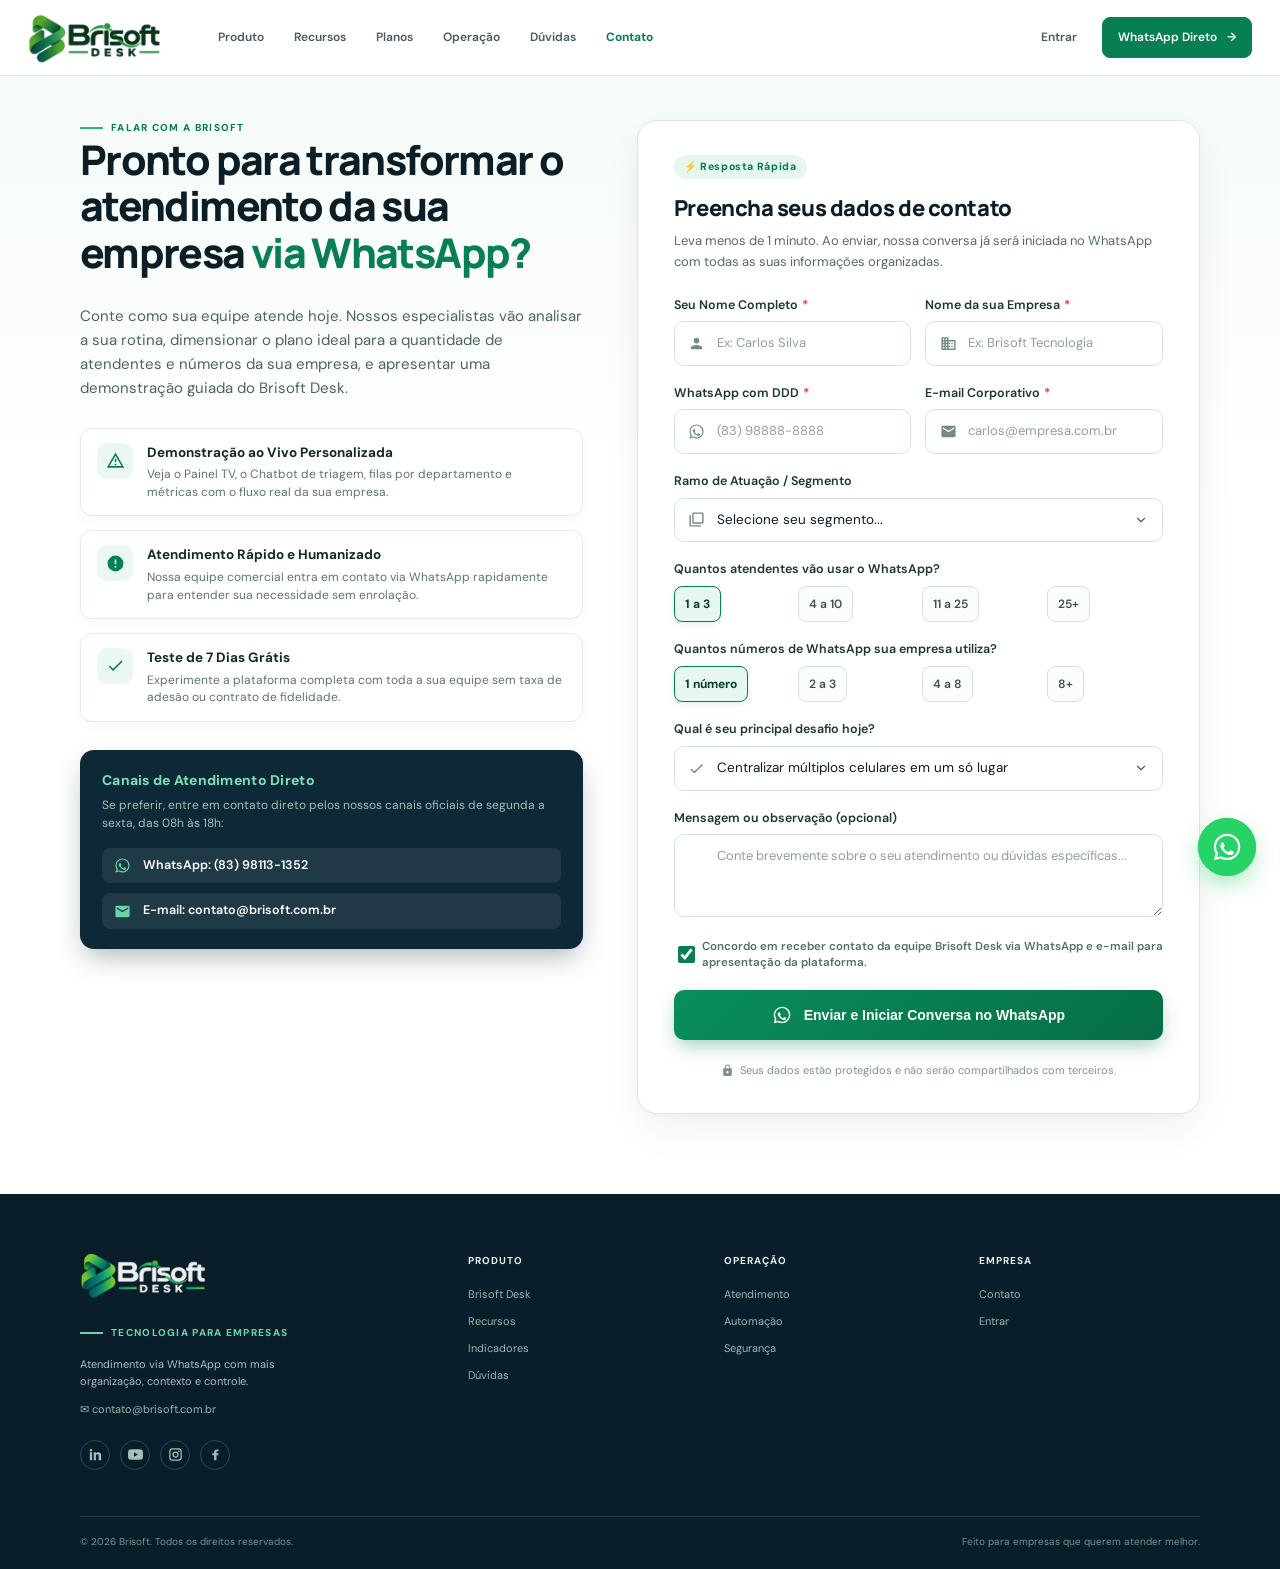
==== contato.html @ 2af18a52 "Criação da página de contato" ====
<!doctype html>
<html lang="pt-BR">
  <head>
    <meta charset="UTF-8" />
    <meta name="viewport" content="width=device-width, initial-scale=1.0" />
    <meta
      name="description"
      content="Fale com a equipe Brisoft Desk. Preencha seus dados para receber atendimento personalizado, demonstração guiada e tirar dúvidas sobre a central de WhatsApp."
    />
    <title>Falar com a Brisoft | Central de Atendimento Brisoft Desk</title>
    <link rel="icon" type="image/png" href="assets/images/icon.png" />

    <!-- Open Graph / WhatsApp / Facebook / LinkedIn -->
    <meta property="og:type" content="website" />
    <meta property="og:locale" content="pt_BR" />
    <meta property="og:site_name" content="Brisoft Desk" />
    <meta property="og:title" content="Falar com a Brisoft | Demonstração e Orçamento Brisoft Desk" />
    <meta
      property="og:description"
      content="Preencha os dados da sua empresa e converse com um especialista Brisoft Desk sobre como organizar seu atendimento no WhatsApp."
    />
    <meta property="og:url" content="https://desk.brisoft.com.br/contato.html" />
    <meta property="og:image" content="assets/images/logo_tema_claro.png" />

    <!-- Google Fonts -->
    <link rel="preconnect" href="https://fonts.googleapis.com" />
    <link rel="preconnect" href="https://fonts.gstatic.com" crossorigin />
    <link
      href="https://fonts.googleapis.com/css2?family=DM+Sans:wght@400;500;600;700&family=Manrope:wght@700;800&display=swap"
      rel="stylesheet"
    />

    <!-- Estilos -->
    <link rel="stylesheet" href="assets/css/styles.css" />
    <link rel="stylesheet" href="assets/css/contact.css" />
  </head>
  <body>
    <!-- Cabeçalho -->
    <header class="site-header">
      <a class="brand" href="index.html#inicio" aria-label="Brisoft Desk início">
        <img src="assets/images/logo_tema_claro.png" alt="Brisoft Desk" />
      </a>
      <button class="menu-toggle" aria-label="Abrir menu" aria-expanded="false">
        <span></span><span></span>
      </button>
      <nav class="main-nav" aria-label="Navegação principal">
        <a href="index.html#produto">Produto</a>
        <a href="index.html#recursos">Recursos</a>
        <a href="index.html#planos">Planos</a>
        <a href="index.html#operacao">Operação</a>
        <a href="index.html#faq">Dúvidas</a>
        <a href="contato.html" style="color: var(--green); font-weight: 700;">Contato</a>
      </nav>
      <div class="header-actions">
        <a class="login-link" href="https://desk.brisoft.com.br/login">Entrar</a>
        <a
          class="button button-small"
          href="https://wa.me/5583981131352?text=Ol%C3%A1%21%20Gostaria%20de%20falar%20com%20a%20equipe%20da%20Brisoft."
          target="_blank"
          rel="noopener noreferrer"
        >
          WhatsApp Direto <span>→</span>
        </a>
      </div>
    </header>

    <main class="contact-page-wrapper">
      <div class="section-shell contact-grid-layout">
        <!-- Coluna da Esquerda: Informações e Argumentos -->
        <section class="contact-info-panel reveal visible">
          <div>
            <p class="eyebrow">
              <span></span> FALAR COM A BRISOFT
            </p>
            <h1 class="contact-hero-title">
              Pronto para transformar o atendimento da sua empresa <em>via WhatsApp?</em>
            </h1>
          </div>

          <p class="contact-hero-desc">
            Conte como sua equipe atende hoje. Nossos especialistas vão analisar a sua rotina, dimensionar o plano ideal para a quantidade de atendentes e números da sua empresa, e apresentar uma demonstração guiada do Brisoft Desk.
          </p>

          <!-- Diferenciais -->
          <div class="contact-benefits">
            <article class="benefit-item">
              <div class="benefit-icon" aria-hidden="true">
                <svg viewBox="0 0 24 24">
                  <path d="M12 2L1 21h22L12 2zm0 3.99L19.53 19H4.47L12 5.99zM11 16h2v2h-2zm0-6h2v4h-2z"/>
                </svg>
              </div>
              <div class="benefit-content">
                <h4>Demonstração ao Vivo Personalizada</h4>
                <p>Veja o Painel TV, o Chatbot de triagem, filas por departamento e métricas com o fluxo real da sua empresa.</p>
              </div>
            </article>

            <article class="benefit-item">
              <div class="benefit-icon" aria-hidden="true">
                <svg viewBox="0 0 24 24">
                  <path d="M12 2a10 10 0 1 0 10 10A10 10 0 0 0 12 2zm1 15h-2v-2h2zm0-4h-2V7h2z"/>
                </svg>
              </div>
              <div class="benefit-content">
                <h4>Atendimento Rápido e Humanizado</h4>
                <p>Nossa equipe comercial entra em contato via WhatsApp rapidamente para entender sua necessidade sem enrolação.</p>
              </div>
            </article>

            <article class="benefit-item">
              <div class="benefit-icon" aria-hidden="true">
                <svg viewBox="0 0 24 24">
                  <path d="M9 16.17L4.83 12l-1.42 1.41L9 19 21 7l-1.41-1.41z"/>
                </svg>
              </div>
              <div class="benefit-content">
                <h4>Teste de 7 Dias Grátis</h4>
                <p>Experimente a plataforma completa com toda a sua equipe sem taxa de adesão ou contrato de fidelidade.</p>
              </div>
            </article>
          </div>

          <!-- Canais Diretos -->
          <aside class="direct-channels-card">
            <h4>Canais de Atendimento Direto</h4>
            <p>Se preferir, entre em contato direto pelos nossos canais oficiais de segunda a sexta, das 08h às 18h:</p>
            <div class="direct-channels-list">
              <a
                class="direct-channel-item"
                href="https://wa.me/5583981131352?text=Ol%C3%A1%21%20Gostaria%20de%20falar%20com%20um%20consultor%20Brisoft."
                target="_blank"
                rel="noopener noreferrer"
              >
                <svg viewBox="0 0 24 24" aria-hidden="true">
                  <path d="M12.04 2c-5.46 0-9.91 4.45-9.91 9.91 0 1.75.46 3.45 1.32 4.95L2.05 22l5.25-1.38c1.45.79 3.08 1.21 4.74 1.21 5.46 0 9.91-4.45 9.91-9.91 0-2.65-1.03-5.14-2.9-7.01A9.816 9.816 0 0 0 12.04 2zm.01 1.67c2.2 0 4.26.86 5.82 2.42a8.18 8.18 0 0 1 2.41 5.82c0 4.54-3.7 8.24-8.24 8.24-1.44 0-2.85-.38-4.08-1.1l-.29-.17-3.03.8 0.81-2.95-.19-.3A8.16 8.16 0 0 1 3.8 11.91c0-4.54 3.7-8.24 8.25-8.24zm4.52 11.66c-.25-.13-1.47-.72-1.7-.81-.23-.08-.39-.13-.56.13-.17.25-.64.81-.79.97-.14.17-.29.19-.54.06-.25-.13-1.06-.39-2.02-1.25-.75-.67-1.25-1.49-1.4-1.74-.14-.25-.02-.39.11-.51.11-.11.25-.29.37-.43.13-.15.17-.25.25-.42.08-.17.04-.32-.02-.45-.06-.13-.56-1.35-.77-1.85-.2-.49-.41-.42-.56-.43h-.48c-.17 0-.44.06-.67.31-.23.25-.88.86-.88 2.1 0 1.24.9 2.44 1.03 2.61.13.17 1.77 2.7 4.29 3.79.6.26 1.07.41 1.44.53.6.19 1.15.16 1.58.1.48-.07 1.47-.6 1.68-1.18.21-.58.21-1.08.15-1.18-.06-.1-.23-.17-.48-.29z"/>
                </svg>
                <span>WhatsApp: (83) 98113-1352</span>
              </a>
              <a class="direct-channel-item" href="mailto:contato@brisoft.com.br">
                <svg viewBox="0 0 24 24" aria-hidden="true">
                  <path d="M20 4H4c-1.1 0-1.99.9-1.99 2L2 18c0 1.1.9 2 2 2h16c1.1 0 2-.9 2-2V6c0-1.1-.9-2-2-2zm0 4l-8 5-8-5V6l8 5 8-5v2z"/>
                </svg>
                <span>E-mail: contato@brisoft.com.br</span>
              </a>
            </div>
          </aside>
        </section>

        <!-- Coluna da Direita: Formulário Completo de Lead -->
        <section class="contact-form-container reveal visible">
          <span class="form-header-badge">⚡ Resposta Rápida</span>
          <h3>Preencha seus dados de contato</h3>
          <p>Leva menos de 1 minuto. Ao enviar, nossa conversa já será iniciada no WhatsApp com todas as suas informações organizadas.</p>

          <form class="contact-form" id="page-contact-form" novalidate>
            <!-- Nome e Empresa -->
            <div class="form-row">
              <div class="form-group">
                <label for="contact-name">Seu Nome Completo <span class="req">*</span></label>
                <div class="input-wrapper">
                  <span class="input-icon" aria-hidden="true">
                    <svg viewBox="0 0 24 24"><path d="M12 12c2.21 0 4-1.79 4-4s-1.79-4-4-4-4 1.79-4 4 1.79 4 4 4zm0 2c-2.67 0-8 1.34-8 4v2h16v-2c0-2.66-5.33-4-8-4z"/></svg>
                  </span>
                  <input
                    type="text"
                    id="contact-name"
                    name="name"
                    class="form-control"
                    placeholder="Ex: Carlos Silva"
                    required
                    autocomplete="name"
                  />
                </div>
                <span class="form-error">Por favor, informe seu nome.</span>
              </div>

              <div class="form-group">
                <label for="contact-company">Nome da sua Empresa <span class="req">*</span></label>
                <div class="input-wrapper">
                  <span class="input-icon" aria-hidden="true">
                    <svg viewBox="0 0 24 24"><path d="M12 7V3H2v18h20V7H12zM6 19H4v-2h2v2zm0-4H4v-2h2v2zm0-4H4V9h2v2zm0-4H4V5h2v2zm4 12H8v-2h2v2zm0-4H8v-2h2v2zm0-4H8V9h2v2zm0-4H8V5h2v2zm10 12h-8v-2h2v-2h-2v-2h2v-2h-2V9h8v10zm-2-8h-2v2h2v-2zm0 4h-2v2h2v-2z"/></svg>
                  </span>
                  <input
                    type="text"
                    id="contact-company"
                    name="company"
                    class="form-control"
                    placeholder="Ex: Brisoft Tecnologia"
                    required
                    autocomplete="organization"
                  />
                </div>
                <span class="form-error">Por favor, informe a empresa.</span>
              </div>
            </div>

            <!-- WhatsApp e E-mail -->
            <div class="form-row">
              <div class="form-group">
                <label for="contact-phone">WhatsApp com DDD <span class="req">*</span></label>
                <div class="input-wrapper">
                  <span class="input-icon" aria-hidden="true">
                    <svg viewBox="0 0 24 24"><path d="M12.04 2c-5.46 0-9.91 4.45-9.91 9.91 0 1.75.46 3.45 1.32 4.95L2.05 22l5.25-1.38c1.45.79 3.08 1.21 4.74 1.21 5.46 0 9.91-4.45 9.91-9.91 0-2.65-1.03-5.14-2.9-7.01A9.816 9.816 0 0 0 12.04 2zm.01 1.67c2.2 0 4.26.86 5.82 2.42a8.18 8.18 0 0 1 2.41 5.82c0 4.54-3.7 8.24-8.24 8.24-1.44 0-2.85-.38-4.08-1.1l-.29-.17-3.03.8 0.81-2.95-.19-.3A8.16 8.16 0 0 1 3.8 11.91c0-4.54 3.7-8.24 8.25-8.24zm4.52 11.66c-.25-.13-1.47-.72-1.7-.81-.23-.08-.39-.13-.56.13-.17.25-.64.81-.79.97-.14.17-.29.19-.54.06-.25-.13-1.06-.39-2.02-1.25-.75-.67-1.25-1.49-1.4-1.74-.14-.25-.02-.39.11-.51.11-.11.25-.29.37-.43.13-.15.17-.25.25-.42.08-.17.04-.32-.02-.45-.06-.13-.56-1.35-.77-1.85-.2-.49-.41-.42-.56-.43h-.48c-.17 0-.44.06-.67.31-.23.25-.88.86-.88 2.1 0 1.24.9 2.44 1.03 2.61.13.17 1.77 2.7 4.29 3.79.6.26 1.07.41 1.44.53.6.19 1.15.16 1.58.1.48-.07 1.47-.6 1.68-1.18.21-.58.21-1.08.15-1.18-.06-.1-.23-.17-.48-.29z"/></svg>
                  </span>
                  <input
                    type="tel"
                    id="contact-phone"
                    name="phone"
                    class="form-control"
                    placeholder="(83) 98888-8888"
                    required
                    autocomplete="tel"
                  />
                </div>
                <span class="form-error">Informe um WhatsApp válido com DDD.</span>
              </div>

              <div class="form-group">
                <label for="contact-email">E-mail Corporativo <span class="req">*</span></label>
                <div class="input-wrapper">
                  <span class="input-icon" aria-hidden="true">
                    <svg viewBox="0 0 24 24"><path d="M20 4H4c-1.1 0-1.99.9-1.99 2L2 18c0 1.1.9 2 2 2h16c1.1 0 2-.9 2-2V6c0-1.1-.9-2-2-2zm0 4l-8 5-8-5V6l8 5 8-5v2z"/></svg>
                  </span>
                  <input
                    type="email"
                    id="contact-email"
                    name="email"
                    class="form-control"
                    placeholder="carlos@empresa.com.br"
                    required
                    autocomplete="email"
                  />
                </div>
                <span class="form-error">Informe um e-mail válido.</span>
              </div>
            </div>

            <!-- Segmento / Ramo -->
            <div class="form-group">
              <label for="contact-segment">Ramo de Atuação / Segmento</label>
              <div class="input-wrapper">
                <span class="input-icon" aria-hidden="true">
                  <svg viewBox="0 0 24 24"><path d="M4 6H2v14c0 1.1.9 2 2 2h14v-2H4V6zm16-4H8c-1.1 0-2 .9-2 2v12c0 1.1.9 2 2 2h12c1.1 0 2-.9 2-2V4c0-1.1-.9-2-2-2zm0 14H8V4h12v12z"/></svg>
                </span>
                <select id="contact-segment" name="segment" class="form-control">
                  <option value="" selected>Selecione seu segmento...</option>
                  <option value="Varejo / Loja / E-commerce">Varejo / Loja / E-commerce</option>
                  <option value="Serviços / Consultoria">Serviços / Consultoria</option>
                  <option value="Clínica / Saúde / Odontologia">Clínica / Saúde / Odontologia</option>
                  <option value="Financeiro / Cobrança / Correspondente">Financeiro / Cobrança / Correspondente</option>
                  <option value="Imobiliária / Construção">Imobiliária / Construção</option>
                  <option value="Provedor de Internet / Telecom">Provedor de Internet / Telecom</option>
                  <option value="Educação / Cursos / Escolas">Educação / Cursos / Escolas</option>
                  <option value="Tecnologia / Software">Tecnologia / Software</option>
                  <option value="Outro segmento">Outro segmento</option>
                </select>
              </div>
            </div>

            <!-- Quantos atendentes -->
            <div class="form-group">
              <label>Quantos atendentes vão usar o WhatsApp?</label>
              <div class="chip-grid">
                <label class="chip-option">
                  <input type="radio" name="agents" value="1 a 3 atendentes" checked />
                  <span class="chip-label">1 a 3</span>
                </label>
                <label class="chip-option">
                  <input type="radio" name="agents" value="4 a 10 atendentes" />
                  <span class="chip-label">4 a 10</span>
                </label>
                <label class="chip-option">
                  <input type="radio" name="agents" value="11 a 25 atendentes" />
                  <span class="chip-label">11 a 25</span>
                </label>
                <label class="chip-option">
                  <input type="radio" name="agents" value="Mais de 25 atendentes" />
                  <span class="chip-label">25+</span>
                </label>
              </div>
            </div>

            <!-- Quantos números de WhatsApp -->
            <div class="form-group">
              <label>Quantos números de WhatsApp sua empresa utiliza?</label>
              <div class="chip-grid">
                <label class="chip-option">
                  <input type="radio" name="whatsapp_qty" value="1 número" checked />
                  <span class="chip-label">1 número</span>
                </label>
                <label class="chip-option">
                  <input type="radio" name="whatsapp_qty" value="2 a 3 números" />
                  <span class="chip-label">2 a 3</span>
                </label>
                <label class="chip-option">
                  <input type="radio" name="whatsapp_qty" value="4 a 8 números" />
                  <span class="chip-label">4 a 8</span>
                </label>
                <label class="chip-option">
                  <input type="radio" name="whatsapp_qty" value="Mais de 8 números" />
                  <span class="chip-label">8+</span>
                </label>
              </div>
            </div>

            <!-- Principal desafio / objetivo -->
            <div class="form-group">
              <label for="contact-challenge">Qual é seu principal desafio hoje?</label>
              <div class="input-wrapper">
                <span class="input-icon" aria-hidden="true">
                  <svg viewBox="0 0 24 24"><path d="M9 16.2L4.8 12l-1.4 1.4L9 19 21 7l-1.4-1.4L9 16.2z"/></svg>
                </span>
                <select id="contact-challenge" name="challenge" class="form-control">
                  <option value="Centralizar múltiplos celulares em um só lugar" selected>Centralizar múltiplos celulares em um só lugar</option>
                  <option value="Organizar filas e departamentos (Comercial, Suporte...)">Organizar filas e departamentos (Comercial, Suporte...)</option>
                  <option value="Automatizar triagem e capturar nome com Chatbot">Automatizar triagem e capturar nome com Chatbot</option>
                  <option value="Acompanhar métricas de TME, TMA e Painel TV">Acompanhar métricas de TME, TMA e Painel TV</option>
                  <option value="Avaliação de satisfação CSAT dos clientes">Avaliação de satisfação CSAT dos clientes</option>
                  <option value="Outro objetivo">Outro objetivo</option>
                </select>
              </div>
            </div>

            <!-- Mensagem opcional -->
            <div class="form-group">
              <label for="contact-message">Mensagem ou observação (opcional)</label>
              <textarea
                id="contact-message"
                name="message"
                class="form-control"
                placeholder="Conte brevemente sobre o seu atendimento ou dúvidas específicas..."
                rows="3"
              ></textarea>
            </div>

            <!-- Consentimento -->
            <div class="form-group">
              <label class="form-consent">
                <input type="checkbox" name="consent" checked required />
                <span>Concordo em receber contato da equipe Brisoft Desk via WhatsApp e e-mail para apresentação da plataforma.</span>
              </label>
              <span class="form-error">Você precisa concordar para prosseguirmos com o atendimento.</span>
            </div>

            <!-- Botão de Envio -->
            <button type="submit" class="btn-submit-lead" id="btn-submit-contact">
              <span class="spinner" aria-hidden="true"></span>
              <svg viewBox="0 0 24 24" aria-hidden="true">
                <path d="M12.04 2c-5.46 0-9.91 4.45-9.91 9.91 0 1.75.46 3.45 1.32 4.95L2.05 22l5.25-1.38c1.45.79 3.08 1.21 4.74 1.21 5.46 0 9.91-4.45 9.91-9.91 0-2.65-1.03-5.14-2.9-7.01A9.816 9.816 0 0 0 12.04 2zm.01 1.67c2.2 0 4.26.86 5.82 2.42a8.18 8.18 0 0 1 2.41 5.82c0 4.54-3.7 8.24-8.24 8.24-1.44 0-2.85-.38-4.08-1.1l-.29-.17-3.03.8 0.81-2.95-.19-.3A8.16 8.16 0 0 1 3.8 11.91c0-4.54 3.7-8.24 8.25-8.24zm4.52 11.66c-.25-.13-1.47-.72-1.7-.81-.23-.08-.39-.13-.56.13-.17.25-.64.81-.79.97-.14.17-.29.19-.54.06-.25-.13-1.06-.39-2.02-1.25-.75-.67-1.25-1.49-1.4-1.74-.14-.25-.02-.39.11-.51.11-.11.25-.29.37-.43.13-.15.17-.25.25-.42.08-.17.04-.32-.02-.45-.06-.13-.56-1.35-.77-1.85-.2-.49-.41-.42-.56-.43h-.48c-.17 0-.44.06-.67.31-.23.25-.88.86-.88 2.1 0 1.24.9 2.44 1.03 2.61.13.17 1.77 2.7 4.29 3.79.6.26 1.07.41 1.44.53.6.19 1.15.16 1.58.1.48-.07 1.47-.6 1.68-1.18.21-.58.21-1.08.15-1.18-.06-.1-.23-.17-.48-.29z"/>
              </svg>
              <span class="btn-text">Enviar e Iniciar Conversa no WhatsApp</span>
            </button>

            <div class="form-privacy-note">
              <svg viewBox="0 0 24 24"><path d="M18 8h-1V6c0-2.76-2.24-5-5-5S7 3.24 7 6v2H6c-1.1 0-2 .9-2 2v10c0 1.1.9 2 2 2h12c1.1 0 2-.9 2-2V10c0-1.1-.9-2-2-2zm-6 9c-1.1 0-2-.9-2-2s.9-2 2-2 2 .9 2 2-.9 2-2 2zm3.1-9H8.9V6c0-1.71 1.39-3.1 3.1-3.1 1.71 0 3.1 1.39 3.1 3.1v2z"/></svg>
              <span>Seus dados estão protegidos e não serão compartilhados com terceiros.</span>
            </div>
          </form>

          <!-- Card de Sucesso -->
          <div class="form-success-card" id="page-success-card">
            <div class="success-icon-wrap">
              <svg viewBox="0 0 24 24"><path d="M20 6L9 17l-5-5"/></svg>
            </div>
            <h3>Dados enviados com sucesso!</h3>
            <p>Sua solicitação foi registrada. Estamos conectando você diretamente com a nossa equipe no WhatsApp.</p>
            <div class="success-data-summary"></div>
            <div class="success-actions">
              <a href="#" class="btn-open-wa" target="_blank" rel="noopener noreferrer">
                <svg viewBox="0 0 24 24"><path d="M12.04 2c-5.46 0-9.91 4.45-9.91 9.91 0 1.75.46 3.45 1.32 4.95L2.05 22l5.25-1.38c1.45.79 3.08 1.21 4.74 1.21 5.46 0 9.91-4.45 9.91-9.91 0-2.65-1.03-5.14-2.9-7.01A9.816 9.816 0 0 0 12.04 2zm.01 1.67c2.2 0 4.26.86 5.82 2.42a8.18 8.18 0 0 1 2.41 5.82c0 4.54-3.7 8.24-8.24 8.24-1.44 0-2.85-.38-4.08-1.1l-.29-.17-3.03.8 0.81-2.95-.19-.3A8.16 8.16 0 0 1 3.8 11.91c0-4.54 3.7-8.24 8.25-8.24zm4.52 11.66c-.25-.13-1.47-.72-1.7-.81-.23-.08-.39-.13-.56.13-.17.25-.64.81-.79.97-.14.17-.29.19-.54.06-.25-.13-1.06-.39-2.02-1.25-.75-.67-1.25-1.49-1.4-1.74-.14-.25-.02-.39.11-.51.11-.11.25-.29.37-.43.13-.15.17-.25.25-.42.08-.17.04-.32-.02-.45-.06-.13-.56-1.35-.77-1.85-.2-.49-.41-.42-.56-.43h-.48c-.17 0-.44.06-.67.31-.23.25-.88.86-.88 2.1 0 1.24.9 2.44 1.03 2.61.13.17 1.77 2.7 4.29 3.79.6.26 1.07.41 1.44.53.6.19 1.15.16 1.58.1.48-.07 1.47-.6 1.68-1.18.21-.58.21-1.08.15-1.18-.06-.1-.23-.17-.48-.29z"/></svg>
                <span>Abrir WhatsApp da Brisoft Agora</span>
              </a>
              <button type="button" class="btn-reset-form">Enviar outra mensagem ou corrigir dados</button>
            </div>
          </div>
        </section>
      </div>
    </main>

    <!-- Rodapé -->
    <footer class="site-footer">
      <div class="footer-grid section-shell">
        <div class="footer-brand">
          <a class="brand" href="index.html#inicio">
            <img src="assets/images/logo_tema_escuro.png" alt="Brisoft Desk" />
          </a>
          <p class="eyebrow"><span></span> TECNOLOGIA PARA EMPRESAS</p>
          <p>
            Atendimento via WhatsApp com mais organização, contexto e controle.
          </p>
          <a href="mailto:contato@brisoft.com.br">✉ contato@brisoft.com.br</a>
          <div class="social-links" aria-label="Redes sociais da Brisoft">
            <a
              href="https://www.linkedin.com/company/brisoft/"
              target="_blank"
              rel="noopener noreferrer"
              aria-label="LinkedIn"
            >
              <svg viewBox="0 0 24 24" aria-hidden="true">
                <path d="M6.5 8.5H3V21h3.5V8.5ZM4.75 3A2.05 2.05 0 1 0 4.75 7.1 2.05 2.05 0 0 0 4.75 3ZM21 13.84c0-3.76-2-5.51-4.66-5.51-2.15 0-3.12 1.18-3.66 2.01V8.5H9.17V21h3.51v-6.19c0-1.63.3-3.2 2.33-3.2 2 0 2.03 1.86 2.03 3.31V21H21v-7.16Z"/>
              </svg>
            </a>
            <a
              href="https://www.youtube.com/@brisoft"
              target="_blank"
              rel="noopener noreferrer"
              aria-label="YouTube"
            >
              <svg viewBox="0 0 24 24" aria-hidden="true">
                <path d="M23.5 6.2a3.04 3.04 0 0 0-2.14-2.15C19.47 3.5 12 3.5 12 3.5s-7.47 0-9.36.55A3.04 3.04 0 0 0 .5 6.2 31.5 31.5 0 0 0 0 12a31.5 31.5 0 0 0 .5 5.8 3.04 3.04 0 0 0 2.14 2.15c1.89.55 9.36.55 9.36.55s7.47 0 9.36-.55a3.04 3.04 0 0 0 2.14-2.15A31.5 31.5 0 0 0 24 12a31.5 31.5 0 0 0-.5-5.8ZM9.55 15.56V8.44L15.82 12l-6.27 3.56Z"/>
              </svg>
            </a>
            <a
              href="https://www.instagram.com/brisoft/"
              target="_blank"
              rel="noopener noreferrer"
              aria-label="Instagram"
            >
              <svg viewBox="0 0 24 24" aria-hidden="true">
                <path d="M7.2 2h9.6A5.2 5.2 0 0 1 22 7.2v9.6a5.2 5.2 0 0 1-5.2 5.2H7.2A5.2 5.2 0 0 1 2 16.8V7.2A5.2 5.2 0 0 1 7.2 2Zm-.23 2A3.2 3.2 0 0 0 4 7.2v9.6A3.2 3.2 0 0 0 7.2 20h9.6a3.2 3.2 0 0 0 3.2-3.2V7.2A3.2 3.2 0 0 0 16.8 4H6.97Zm10.28 1.5a1.25 1.25 0 1 1 0 2.5 1.25 1.25 0 0 1 0-2.5ZM12 7a5 5 0 1 1 0 10 5 5 0 0 1 0-10Zm0 2a3 3 0 1 0 0 6 3 3 0 0 0 0-6Z"/>
              </svg>
            </a>
            <a
              href="https://www.facebook.com/brisoft/"
              target="_blank"
              rel="noopener noreferrer"
              aria-label="Facebook"
            >
              <svg viewBox="0 0 24 24" aria-hidden="true">
                <path d="M13.5 21v-8h2.75l.4-3h-3.15V8.08c0-.87.24-1.46 1.5-1.46h1.8V3.94c-.31-.04-1.38-.14-2.63-.14-2.6 0-4.38 1.59-4.38 4.5V10H7v3h2.79v8h3.71Z"/>
              </svg>
            </a>
          </div>
        </div>
        <div>
          <h4>PRODUTO</h4>
          <a href="index.html#produto">Brisoft Desk</a>
          <a href="index.html#recursos">Recursos</a>
          <a href="index.html#operacao">Indicadores</a>
          <a href="index.html#faq">Dúvidas</a>
        </div>
        <div>
          <h4>OPERAÇÃO</h4>
          <a href="index.html#recursos">Atendimento</a>
          <a href="index.html#recursos">Automação</a>
          <a href="index.html#seguranca">Segurança</a>
        </div>
        <div>
          <h4>EMPRESA</h4>
          <a href="contato.html">Contato</a>
          <a href="https://desk.brisoft.com.br/login">Entrar</a>
        </div>
      </div>
      <div class="footer-bottom section-shell">
        © 2026 Brisoft. Todos os direitos reservados.
        <span>Feito para empresas que querem atender melhor.</span>
      </div>
    </footer>

    <!-- Botão Flutuante de WhatsApp -->
    <a
      href="https://wa.me/5583981131352?text=Ol%C3%A1%21%20Gostaria%20de%20saber%20mais%20sobre%20o%20Brisoft%20Desk."
      class="whatsapp-float"
      target="_blank"
      rel="noopener noreferrer"
      aria-label="Falar pelo WhatsApp com a Brisoft"
      title="Falar pelo WhatsApp"
    >
      <span class="whatsapp-pulse"></span>
      <span class="whatsapp-tooltip">Falar no WhatsApp</span>
      <svg viewBox="0 0 24 24" aria-hidden="true">
        <path d="M12.04 2c-5.46 0-9.91 4.45-9.91 9.91 0 1.75.46 3.45 1.32 4.95L2.05 22l5.25-1.38c1.45.79 3.08 1.21 4.74 1.21 5.46 0 9.91-4.45 9.91-9.91 0-2.65-1.03-5.14-2.9-7.01A9.816 9.816 0 0 0 12.04 2zm.01 1.67c2.2 0 4.26.86 5.82 2.42a8.18 8.18 0 0 1 2.41 5.82c0 4.54-3.7 8.24-8.24 8.24-1.44 0-2.85-.38-4.08-1.1l-.29-.17-3.03.8 0.81-2.95-.19-.3A8.16 8.16 0 0 1 3.8 11.91c0-4.54 3.7-8.24 8.25-8.24zm4.52 11.66c-.25-.13-1.47-.72-1.7-.81-.23-.08-.39-.13-.56.13-.17.25-.64.81-.79.97-.14.17-.29.19-.54.06-.25-.13-1.06-.39-2.02-1.25-.75-.67-1.25-1.49-1.4-1.74-.14-.25-.02-.39.11-.51.11-.11.25-.29.37-.43.13-.15.17-.25.25-.42.08-.17.04-.32-.02-.45-.06-.13-.56-1.35-.77-1.85-.2-.49-.41-.42-.56-.43h-.48c-.17 0-.44.06-.67.31-.23.25-.88.86-.88 2.1 0 1.24.9 2.44 1.03 2.61.13.17 1.77 2.7 4.29 3.79.6.26 1.07.41 1.44.53.6.19 1.15.16 1.58.1.48-.07 1.47-.6 1.68-1.18.21-.58.21-1.08.15-1.18-.06-.1-.23-.17-.48-.29z"/>
      </svg>
    </a>

    <!-- Scripts -->
    <script src="assets/js/script.js"></script>
    <script src="assets/js/contact.js"></script>
  </body>
</html>
---- assets/css/styles.css ----
:root {
  --green: #087f52;
  --green-dark: #063b2d;
  --green-bright: #25b982;
  --green-soft: #e7f7ef;
  --ink: #0b1d27;
  --muted: #647782;
  --line: #dce7e4;
  --pale: #f3f8f6;
  --white: #fff;
  --navy: #0a1d2b;
  --radius: 18px;
}

* {
  box-sizing: border-box;
}
html {
  scroll-behavior: smooth;
  scroll-padding-top: 86px;
}
body {
  margin: 0;
  color: var(--ink);
  background: var(--white);
  font:
    14px/1.55 "DM Sans",
    sans-serif;
  -webkit-font-smoothing: antialiased;
}
@keyframes header-drop {
  from {
    opacity: 0;
    transform: translateY(-12px);
  }
  to {
    opacity: 1;
    transform: translateY(0);
  }
}
@keyframes visual-float {
  0%,
  100% {
    transform: translateY(0);
  }
  50% {
    transform: translateY(-6px);
  }
}
@keyframes phone-float {
  0%,
  100% {
    transform: rotate(-2.5deg) translateY(0);
  }
  50% {
    transform: rotate(-2.5deg) translateY(-6px);
  }
}
@keyframes pulse-ring {
  0% {
    box-shadow: 0 0 0 0 rgba(37, 185, 130, 0.6);
  }
  70% {
    box-shadow: 0 0 0 6px rgba(37, 185, 130, 0);
  }
  100% {
    box-shadow: 0 0 0 0 rgba(37, 185, 130, 0);
  }
}
@keyframes bar-rise {
  from {
    transform: scaleY(0.25);
    transform-origin: bottom;
  }
  to {
    transform: scaleY(1);
    transform-origin: bottom;
  }
}
a {
  color: inherit;
}
.section-shell {
  width: min(1120px, calc(100% - 48px));
  margin-inline: auto;
}
.site-header {
  height: 76px;
  display: flex;
  align-items: center;
  padding: 0 max(28px, calc((100vw - 1280px) / 2));
  border-bottom: 1px solid #e4eeeb;
  background: rgba(255, 255, 255, 0.94);
  backdrop-filter: blur(12px);
  position: sticky;
  top: 0;
  z-index: 10;
  animation: header-drop 0.7s ease both;
}
.brand {
  display: flex;
  align-items: center;
  text-decoration: none;
}
.brand img {
  width: 132px;
  height: auto;
  display: block;
}
.main-nav {
  display: flex;
  gap: 30px;
  margin-left: 58px;
}
.main-nav a,
.header-actions a {
  text-decoration: none;
  color: #455a62;
  font-size: 12px;
  font-weight: 600;
}
.main-nav a:hover,
.footer-grid a:hover {
  color: var(--green);
}
.main-nav a {
  transition: color 0.2s ease, transform 0.2s ease;
}
.main-nav a:hover {
  transform: translateY(-1px);
}
.header-actions {
  margin-left: auto;
  display: flex;
  align-items: center;
  gap: 25px;
}
.header-actions .button {
  color: #fff;
}
.button {
  display: inline-flex;
  gap: 10px;
  align-items: center;
  background: var(--green);
  color: #fff;
  border: 1px solid var(--green);
  border-radius: 8px;
  padding: 13px 17px;
  font-size: 12px;
  font-weight: 700;
  text-decoration: none;
  transition:
    transform 0.2s,
    background 0.2s,
    box-shadow 0.2s;
}
.button:hover {
  transform: translateY(-2px);
  background: #056440;
  box-shadow: 0 9px 20px rgba(8, 127, 82, 0.18);
}
.button-small {
  padding: 10px 15px;
}
.button-outline {
  color: var(--ink);
  background: #fff;
  border-color: #c7d8d4;
}
.button-outline:hover {
  background: var(--pale);
}
.button-dark-outline {
  margin-left: 8px;
  color: var(--ink);
  background: transparent;
  border-color: #aec5bc;
}
.solutions {
  padding: 105px 0 95px;
}
.center-heading {
  max-width: 680px;
  margin: 0 auto 43px;
  text-align: center;
}
.eyebrow.center {
  justify-content: center;
}
.center-heading h2,
.split-heading h2,
.operation h2 {
  margin: 0;
  font-size: clamp(31px, 3.4vw, 45px);
  line-height: 1.1;
  letter-spacing: -0.05em;
}
.center-heading > p:last-child,
.split-heading > p {
  color: var(--muted);
  font-size: 14px;
}
.billing-toggle {
  display: inline-flex;
  gap: 3px;
  margin-top: 22px;
  padding: 4px;
  border: 1px solid #cfe2d9;
  border-radius: 99px;
  background: #f0f8f3;
}
.billing-toggle button {
  border: 0;
  border-radius: 99px;
  padding: 8px 13px;
  color: #5c756d;
  background: transparent;
  font:
    700 11px "DM Sans",
    sans-serif;
  cursor: pointer;
}
.billing-toggle button.active {
  color: #fff;
  background: var(--green);
  box-shadow: 0 3px 9px rgba(8, 127, 82, 0.18);
}
.billing-toggle button span {
  margin-left: 3px;
  color: var(--green);
  font-size: 9px;
}
.billing-toggle button.active span {
  color: #c9f3dd;
}
.solution-feature {
  display: grid;
  grid-template-columns: 0.8fr 0.72fr 1.3fr;
  gap: 27px;
  align-items: center;
  padding: 37px;
  border: 1px solid #d9e9e1;
  border-radius: var(--radius);
  background: linear-gradient(120deg, #f0f9f4, #fbfefd);
}
.product-tag {
  display: inline-block;
  padding: 5px 8px;
  border-radius: 99px;
  color: #16714f;
  background: #dcefe5;
  font-size: 9px;
  font-weight: 800;
}
.product-title {
  display: flex;
  align-items: center;
  gap: 10px;
  margin: 22px 0 13px;
}
.product-icon {
  display: grid;
  place-items: center;
  width: 34px;
  height: 34px;
  border-radius: 10px;
  color: #fff;
  background: var(--green);
  font-weight: 800;
}
.product-title h3 {
  margin: 0;
  font-size: 17px;
}
.product-title small {
  color: var(--muted);
  font-size: 9px;
}
.feature-copy p {
  margin: 0 0 21px;
  color: #58706a;
  font-size: 12px;
}
.feature-points {
  display: grid;
  grid-template-columns: 1fr 1fr;
  gap: 14px 11px;
  color: #41665a;
  font-size: 10px;
  font-weight: 700;
}
.feature-screen {
  min-width: 0;
}
.compact-window {
  transform: rotate(1.5deg);
}
.compact-content {
  display: grid;
  grid-template-columns: 85px 1fr;
  min-height: 210px;
}
.compact-side {
  padding: 13px 8px;
  color: #6e8980;
  background: #eef8f2;
  font-size: 8px;
}
.compact-side .product-icon {
  width: 22px;
  height: 22px;
  margin-bottom: 14px;
  font-size: 10px;
}
.compact-side p {
  margin: 10px 0;
}
.compact-main {
  padding: 20px;
}
.compact-main > strong {
  display: block;
  font-size: 13px;
}
.compact-main > small {
  color: #91a39d;
  font-size: 8px;
}
.compact-stats {
  display: grid;
  grid-template-columns: repeat(3, 1fr);
  gap: 5px;
  margin: 18px 0;
}
.compact-stats b {
  padding: 8px;
  color: #1a563e;
  border-radius: 5px;
  background: #edf8f2;
  font-size: 9px;
}
.compact-stats small {
  display: block;
  margin-top: 2px;
  color: #82968e;
  font-size: 7px;
  font-weight: 500;
}
.mini-chart {
  display: flex;
  align-items: end;
  gap: 6px;
  height: 57px;
  padding: 10px 8px 0;
  border-top: 1px solid #edf2ef;
}
.mini-chart i {
  width: 100%;
  height: 30%;
  border-radius: 3px 3px 0 0;
  background: #7bc9a5;
}
.mini-chart i:nth-child(2n) {
  height: 70%;
  background: #168b5d;
}
.button-dark-outline:hover {
  background: rgba(255, 255, 255, 0.7);
}
.menu-toggle {
  display: none;
}
.hero {
  min-height: 650px;
  display: grid;
  grid-template-columns: 0.88fr 1.12fr;
  align-items: center;
  gap: 58px;
  padding-top: 74px;
  padding-bottom: 74px;
}
.hero-copy {
  max-width: 515px;
}
.eyebrow {
  display: flex;
  align-items: center;
  gap: 8px;
  color: var(--green);
  font-size: 10px;
  font-weight: 800;
  letter-spacing: 0.13em;
  margin: 0 0 15px;
}
.eyebrow span {
  display: inline-block;
  width: 23px;
  height: 2px;
  background: var(--green-bright);
}
h1,
h2,
h3,
strong {
  font-family: Manrope, sans-serif;
}
h1 {
  font-size: clamp(40px, 4.1vw, 62px);
  line-height: 1.02;
  letter-spacing: -0.055em;
  margin: 0;
  max-width: 650px;
}
h1 em,
h2 em {
  color: var(--green);
  font-style: normal;
}
.hero-text {
  color: var(--muted);
  font-size: 16px;
  line-height: 1.7;
  max-width: 490px;
  margin: 24px 0 28px;
}
.hero-actions {
  display: flex;
  flex-wrap: wrap;
  gap: 10px;
}
.proof-list {
  display: flex;
  flex-wrap: wrap;
  gap: 10px 19px;
  padding: 0;
  margin: 30px 0 0;
  list-style: none;
  color: #50656b;
  font-size: 11px;
  font-weight: 700;
}
.proof-list span {
  color: var(--green);
  margin-right: 4px;
}
.hero-visual {
  position: relative;
  min-height: 520px;
}
.window {
  overflow: hidden;
  border: 1px solid #d4e5de;
  border-radius: 16px;
  background: #fff;
  box-shadow:
    0 20px 50px -10px rgba(10, 48, 38, 0.18),
    0 0 0 1px rgba(16, 185, 129, 0.05);
}
.dashboard-window {
  position: absolute;
  inset: 0 0 14px 0;
  transform: none;
  animation: visual-float 6s ease-in-out infinite;
}
.window-bar {
  height: 38px;
  display: flex;
  align-items: center;
  justify-content: space-between;
  padding: 0 14px;
  border-bottom: 1px solid #e7f0ec;
  background: #fafcfb;
}
.window-dots {
  display: flex;
  align-items: center;
  gap: 6px;
}
.window-dots i {
  width: 9px;
  height: 9px;
  border-radius: 50%;
  display: inline-block;
}
.dot-red {
  background: #ff5f56;
  border: 1px solid #e0443e;
}
.dot-yellow {
  background: #ffbd2e;
  border: 1px solid #dea123;
}
.dot-green {
  background: #27c93f;
  border: 1px solid #1aab29;
}
.window-address {
  display: inline-flex;
  align-items: center;
  gap: 6px;
  padding: 3px 14px;
  background: #eef5f2;
  border: 1px solid #dfeae5;
  border-radius: 6px;
  color: #557067;
  font-size: 9px;
  font-weight: 500;
  font-family: monospace, sans-serif;
}
.lock-icon {
  font-size: 8px;
}
.window-spacer {
  width: 39px;
  height: 9px;
}
.dashboard-layout {
  display: grid;
  grid-template-columns: 138px 182px 1fr;
  min-height: 460px;
  height: calc(100% - 38px);
}
.dashboard-sidebar {
  padding: 12px 8px 10px;
  background: #f3f9f6;
  border-right: 1px solid #e2eee8;
  display: flex;
  flex-direction: column;
}
.mini-brand {
  display: flex;
  align-items: center;
  margin: 0 0 14px;
  padding: 0 4px;
}
.mini-brand img {
  display: block;
  width: 76px;
  height: auto;
  max-width: 100%;
}
.side-item {
  display: flex;
  align-items: center;
  gap: 6px;
  min-height: 27px;
  padding: 4px 7px;
  margin-bottom: 3px;
  color: #58736b;
  border-radius: 6px;
  font-size: 8.5px;
  font-weight: 600;
  text-decoration: none;
  transition: background 0.15s, color 0.15s;
}
.side-item > span {
  white-space: nowrap;
  overflow: visible;
  font-size: 8.5px;
}
.side-icon {
  display: grid;
  width: 13px;
  height: 13px;
  flex-shrink: 0;
  place-items: center;
  color: currentColor;
}
.side-icon svg {
  width: 100%;
  height: 100%;
  fill: currentColor;
}
.side-item.active {
  color: #064030;
  background: #d7f0e4;
  font-weight: 800;
  box-shadow: 0 1px 3px rgba(6, 64, 48, 0.08);
}
.side-item:not(.active):hover {
  background: rgba(6, 64, 48, 0.05);
  color: #0b1d27;
}
.sidebar-user {
  margin-top: auto;
  margin-bottom: 4px;
  padding: 6px 7px;
  border-radius: 8px;
  background: #e6f4ed;
  border: 1px solid #d2ebde;
  display: flex;
  align-items: center;
  gap: 7px;
  box-shadow: 0 1px 3px rgba(6, 64, 48, 0.05);
}
.user-avatar-wrap {
  position: relative;
  width: 24px;
  height: 24px;
  flex-shrink: 0;
}
.user-avatar-photo {
  width: 100%;
  height: 100%;
  border-radius: 50%;
  object-fit: cover;
  border: 1.5px solid #25b982;
  display: block;
}
.user-avatar-fallback {
  width: 100%;
  height: 100%;
  border-radius: 50%;
  background: linear-gradient(135deg, #10b981, #047857);
  color: #fff;
  font-size: 8px;
  font-weight: 800;
  display: none;
  place-items: center;
}
.user-status-dot {
  position: absolute;
  right: -1px;
  bottom: -1px;
  width: 6px;
  height: 6px;
  border-radius: 50%;
  background: #16a34a;
  border: 1.5px solid #fff;
  box-shadow: 0 0 4px rgba(22, 163, 74, 0.4);
}
.user-info {
  min-width: 0;
  flex: 1;
}
.user-name {
  display: block;
  font-size: 8px;
  color: #15382e;
  font-weight: 800;
  white-space: nowrap;
  overflow: hidden;
  text-overflow: ellipsis;
}
.user-role {
  display: block;
  font-size: 6.5px;
  color: #087f52;
  font-weight: 600;
  line-height: 1.2;
}
.avatar {
  display: inline-block;
  width: 21px;
  height: 21px;
  border-radius: 50%;
  background: linear-gradient(135deg, #b6d4c8, #4d8874);
  flex: 0 0 auto;
}
.dashboard-main {
  padding: 15px;
  background: #fff;
}
.inbox-queue {
  min-width: 0;
  padding: 12px 10px;
  border-right: 1px solid #e5eee9;
  background: #fff;
}
.queue-heading {
  display: flex;
  align-items: center;
  justify-content: space-between;
  gap: 4px;
  color: #153229;
  font-size: 9.5px;
  font-weight: 800;
}
.queue-heading span {
  padding: 2px 6px;
  border-radius: 99px;
  color: var(--green);
  background: #e4f7ee;
  font-size: 8px;
  font-weight: 800;
}
.queue-tabs {
  display: grid;
  grid-template-columns: 1fr 0.8fr 1.25fr;
  gap: 2px;
  margin: 9px 0 8px;
  background: #edf4f1;
  padding: 2.5px;
  border-radius: 7px;
}
.tab-item {
  display: block;
  text-align: center;
  font-size: 6.5px;
  color: #688279;
  font-weight: 600;
  padding: 3.5px 2px;
  border-radius: 5px;
  white-space: nowrap;
  transition: all 0.15s;
  cursor: pointer;
}
.tab-item.tab-active {
  background: #fff;
  color: #064030;
  font-weight: 800;
  box-shadow: 0 1px 3px rgba(6, 64, 48, 0.12);
}
.client-avatar {
  width: 24px;
  height: 24px;
  border-radius: 50%;
  overflow: hidden;
  flex-shrink: 0;
  position: relative;
  box-shadow: 0 1px 3px rgba(0, 0, 0, 0.12);
  border: 1px solid #d5ece0;
}
.client-avatar img {
  width: 100%;
  height: 100%;
  object-fit: cover;
  display: block;
}
.client-avatar .avatar-fallback {
  width: 100%;
  height: 100%;
  display: none;
  place-items: center;
  color: #fff;
  font-size: 7px;
  font-weight: 800;
}
.queue-search {
  overflow: hidden;
  padding: 6px 8px;
  border: 1px solid #e1ede7;
  border-radius: 6px;
  color: #7f958d;
  background: #f6faf8;
  font-size: 7.5px;
  white-space: nowrap;
}
.queue-search span {
  font-size: 8px;
  margin-right: 3px;
}
.queue-chat {
  display: flex;
  align-items: center;
  gap: 7px;
  min-width: 0;
  margin-top: 5px;
  padding: 6px 6px;
  border-radius: 7px;
  transition: background 0.15s;
}
.queue-chat.active {
  background: #edf8f2;
  box-shadow: inset 2.5px 0 var(--green);
}
.queue-chat:not(.active):hover {
  background: #f7fbf9;
}
.fake-avatar {
  display: grid;
  width: 22px;
  height: 22px;
  flex: 0 0 auto;
  place-items: center;
  border-radius: 50%;
  color: #fff;
  font-size: 7.5px;
  font-style: normal;
  font-weight: 800;
}
.avatar-a { background: #0d9270; }
.avatar-b { background: #3177c9; }
.avatar-c { background: #e68137; }
.avatar-d { background: #7758c8; }
.avatar-e { background: #df5970; }
.avatar-f { background: #5d8b83; }
.queue-chat > span {
  min-width: 0;
  flex: 1;
}
.queue-chat strong,
.queue-chat small {
  display: block;
  overflow: hidden;
  text-overflow: ellipsis;
  white-space: nowrap;
}
.queue-chat strong {
  color: #18352b;
  font-size: 8px;
  font-weight: 700;
}
.queue-chat small {
  color: #758c83;
  font-size: 6.5px;
  margin-top: 1px;
}
.queue-chat > b {
  color: #8fa59d;
  font-size: 6.5px;
  font-weight: 500;
  align-self: flex-start;
  flex: 0 0 auto;
}
.inbox-main {
  display: flex;
  min-width: 0;
  flex-direction: column;
  padding: 0;
  background: #f9fbfb;
}
.chat-contact-header {
  display: flex;
  align-items: center;
  justify-content: space-between;
  gap: 8px;
  padding: 9px 14px;
  border-bottom: 1px solid #e5eee9;
  background: #fff;
}
.chat-contact-profile {
  display: flex;
  align-items: center;
  gap: 8px;
  min-width: 0;
}
.chat-contact-profile strong {
  display: block;
  color: #16362d;
  font-size: 9px;
  font-weight: 800;
  overflow: hidden;
  text-overflow: ellipsis;
  white-space: nowrap;
}
.chat-contact-profile small {
  display: flex;
  align-items: center;
  gap: 4px;
  margin-top: 2px;
  color: var(--green);
  font-size: 7px;
  font-weight: 600;
}
.online-tag {
  display: inline-block;
  width: 5px;
  height: 5px;
  border-radius: 50%;
  background: #16a34a;
}
.chat-header-actions {
  display: flex;
  align-items: center;
  gap: 4px;
}
.chat-tool-btn {
  width: 20px;
  height: 20px;
  border-radius: 50%;
  border: 0;
  background: transparent;
  color: #55726a;
  display: grid;
  place-items: center;
  padding: 0;
  cursor: pointer;
  transition: background 0.15s, color 0.15s;
}
.chat-tool-btn svg {
  width: 12px;
  height: 12px;
  fill: currentColor;
}
.chat-tool-btn:hover {
  background: #edf5f1;
  color: #087f52;
}
.chat-date {
  text-align: center;
  margin: 10px auto 6px;
}
.chat-date span {
  padding: 3px 8px;
  border-radius: 99px;
  color: #6d857c;
  background: #eaf1ed;
  font-size: 7px;
  font-weight: 600;
}
.chat-message {
  max-width: 78%;
  margin: 4px 12px;
  padding: 8px 10px;
  border-radius: 8px;
  font-size: 8px;
  line-height: 1.45;
}
.chat-message.received {
  align-self: flex-start;
  color: #1e3b32;
  background: #fff;
  border: 1px solid #e2ece7;
  box-shadow: 0 1px 3px rgba(10, 48, 38, 0.04);
}
.chat-message.sent {
  align-self: flex-end;
  color: #fff;
  background: var(--green);
  box-shadow: 0 2px 6px rgba(8, 127, 82, 0.2);
}
.chat-message.bot {
  align-self: flex-start;
  max-width: 82%;
  color: #094736;
  background: #e9f7f1;
  border: 1px solid #caecde;
}
.bot-badge {
  font-size: 6.5px;
  font-weight: 800;
  color: #087f52;
  margin-bottom: 3px;
  display: flex;
  align-items: center;
  gap: 3px;
}
.chat-message small {
  display: block;
  margin-top: 3px;
  margin-bottom: 0;
  text-align: right;
  font-size: 6px;
  opacity: 0.75;
}
.chat-composer {
  display: flex;
  align-items: center;
  justify-content: space-between;
  margin: auto 12px 10px;
  padding: 7px 10px;
  border: 1px solid #dce8e2;
  border-radius: 7px;
  color: #8a9f97;
  background: #fff;
  font-size: 7.5px;
  box-shadow: 0 2px 6px rgba(10, 48, 38, 0.03);
}
.chat-composer b {
  color: var(--green);
  font-size: 10px;
  cursor: pointer;
}
.dash-topline {
  display: flex;
  justify-content: space-between;
  gap: 10px;
}
.dash-heading {
  min-width: 0;
}
.dash-eyebrow {
  display: block;
  margin-bottom: 3px;
  color: var(--green);
  font-size: 7px;
  font-weight: 800;
  letter-spacing: 0.08em;
}
.dash-heading strong {
  display: block;
  font-size: 14px;
  letter-spacing: -0.03em;
}
.dash-heading small {
  display: block;
  margin-top: 3px;
  color: #8a9a9a;
  font-size: 8px;
}
.dash-filters {
  display: flex;
  align-items: end;
  gap: 5px;
  flex-shrink: 0;
  color: #899b98;
  font-size: 6px;
  text-align: left;
}
.dash-filters span {
  padding: 4px 5px;
  border: 1px solid #e4ece8;
  border-radius: 4px;
  background: #fff;
}
.dash-filters b {
  color: #405951;
  font-size: 7px;
  font-weight: 600;
}
.dash-filters button {
  padding: 5px 6px;
  border: 1px solid #dce9e3;
  border-radius: 4px;
  color: var(--green);
  background: #f7fbf9;
  font-size: 7px;
  font-weight: 700;
}
.live-dot {
  padding: 4px 7px;
  color: #16734e;
  border-radius: 999px;
  background: #e1f5e9;
  font-size: 8px;
  font-weight: 800;
}
.live-dot::before {
  content: "";
  display: inline-block;
  width: 5px;
  height: 5px;
  margin-right: 4px;
  border-radius: 50%;
  background: #20b878;
}
.stat-grid {
  display: grid;
  grid-template-columns: repeat(6, 1fr);
  gap: 5px;
  margin: 10px 0 7px;
}
.stat-grid > div {
  min-width: 0;
  padding: 7px 6px;
  border: 1px solid #edf2ef;
  border-radius: 8px;
  background: #fbfdfc;
}
.stat-grid small,
.stat-grid strong,
.stat-grid b {
  display: block;
}
.stat-grid small {
  color: #899b98;
  font-size: 6px;
  white-space: nowrap;
  overflow: hidden;
  text-overflow: ellipsis;
}
.stat-grid strong {
  margin: 4px 0 2px;
  color: #18352d;
  font-size: 13px;
}
.stat-grid b {
  color: var(--green);
  font-size: 6px;
  font-weight: 500;
}
.attention-banner {
  display: flex;
  align-items: center;
  gap: 7px;
  padding: 7px 8px;
  border: 1px solid #f0dfc2;
  border-left: 3px solid #e17d00;
  border-radius: 7px;
  background: #fffaf2;
}
.attention-icon {
  display: grid;
  width: 22px;
  height: 22px;
  place-items: center;
  border-radius: 7px;
  color: #d97706;
  background: #fff0d9;
  font-size: 13px;
  font-weight: 800;
}
.attention-banner div {
  min-width: 0;
  flex: 1;
}
.attention-banner small,
.attention-banner em {
  display: block;
  color: #a28f76;
  font-size: 6px;
  font-style: normal;
}
.attention-banner strong {
  display: block;
  margin: 1px 0;
  color: #df7600;
  font-size: 10px;
}
.attention-score {
  color: #d97706;
  font-size: 15px;
  text-align: center;
}
.attention-score small {
  color: #a28f76;
  font-size: 6px;
  font-weight: 500;
}
.attention-status {
  align-self: flex-start;
  color: var(--green);
  font-size: 7px;
  font-weight: 700;
}
.chart-row {
  display: grid;
  grid-template-columns: 1.4fr 0.8fr;
  gap: 11px;
}
.chart,
.metrics {
  padding: 9px;
  border: 1px solid #edf2ef;
  border-radius: 8px;
}
.chart-title {
  color: #526b63;
  font-size: 8px;
  font-weight: 800;
}
.chart-title span {
  float: right;
  color: #a0b1aa;
  font-size: 7px;
  font-weight: 500;
}
.bars {
  height: 83px;
  display: flex;
  align-items: end;
  gap: 6px;
  padding-top: 17px;
}
.bars i {
  display: block;
  width: 100%;
  border-radius: 3px 3px 0 0;
  background: linear-gradient(#36be8b, #a8dfc5);
  animation: bar-rise 0.9s cubic-bezier(0.22, 1, 0.36, 1) both;
}
.official-chart-row {
  grid-template-columns: 1.8fr 0.8fr;
}
.official-chart-row .metrics {
  gap: 6px;
}
.official-chart-row .metrics div {
  display: flex;
  justify-content: space-between;
  margin-bottom: 3px;
}
.official-chart-row .metrics div span {
  height: auto;
  padding: 1px 4px;
  color: #687c75;
  background: #f1f5f3;
  font-size: 7px;
}
.official-chart-row .metrics strong {
  display: block;
  padding: 6px;
  border-radius: 6px;
  color: #c2410c;
  background: #fff5ed;
  font-size: 8px;
}
.official-chart-row .metrics small {
  color: #9aa9a3;
  font-size: 7px;
}
.bars i:nth-child(2) {
  animation-delay: 0.08s;
}
.bars i:nth-child(3) {
  animation-delay: 0.16s;
}
.bars i:nth-child(4) {
  animation-delay: 0.24s;
}
.bars i:nth-child(5) {
  animation-delay: 0.32s;
}
.bars i:nth-child(6) {
  animation-delay: 0.4s;
}
.bars i:nth-child(7) {
  animation-delay: 0.48s;
}
.bars i:nth-child(8) {
  animation-delay: 0.56s;
}
.bars i:nth-child(9) {
  animation-delay: 0.64s;
}
.bars i:nth-child(10) {
  animation-delay: 0.72s;
}
.metrics {
  display: flex;
  flex-direction: column;
  gap: 5px;
  color: #607871;
  font-size: 8px;
}
.metrics div {
  margin-bottom: 4px;
  color: #29473e;
  font-weight: 800;
}
.metrics small {
  display: flex;
  justify-content: space-between;
  font-size: 8px;
}
.metrics span {
  height: 5px;
  overflow: hidden;
  border-radius: 99px;
  background: #edf4f0;
}
.metrics span i {
  display: block;
  height: 100%;
  border-radius: inherit;
  background: var(--green-bright);
}
.phone-card {
  position: absolute;
  right: -24px;
  bottom: -32px;
  width: 176px;
  min-height: 318px;
  padding: 0;
  border: 3.5px solid #1e293b;
  border-radius: 28px;
  color: #111b21;
  background: #0f172a;
  box-shadow:
    0 20px 48px -10px rgba(8, 40, 30, 0.32),
    0 0 0 1px rgba(255, 255, 255, 0.12),
    inset 0 0 0 1px rgba(255, 255, 255, 0.08);
  overflow: hidden;
  transform: rotate(-2.5deg);
  animation: phone-float 6s ease-in-out 0.5s infinite;
  z-index: 5;
}
.phone-screen {
  background: #efeae2;
  display: flex;
  flex-direction: column;
  min-height: 310px;
  border-radius: 24px;
  overflow: hidden;
  position: relative;
}
.phone-status-bar {
  display: flex;
  align-items: center;
  justify-content: space-between;
  padding: 5px 10px 3px;
  background: #008069;
  color: #fff;
  font-size: 7.5px;
  font-weight: 700;
}
.phone-clock {
  font-size: 7px;
  letter-spacing: 0.02em;
}
.phone-island {
  width: 38px;
  height: 8px;
  background: #000;
  border-radius: 10px;
}
.phone-signals {
  display: flex;
  gap: 3px;
  font-size: 7px;
}
.phone-top {
  position: relative;
  display: flex;
  align-items: center;
  justify-content: space-between;
  padding: 6px 10px 8px;
  background: #008069;
  color: #fff;
  border-bottom: 1px solid rgba(0, 0, 0, 0.06);
}
.phone-contact {
  display: flex;
  align-items: center;
  gap: 6px;
  min-width: 0;
}
.phone-back {
  font-size: 14px;
  font-weight: 700;
  line-height: 1;
  color: #fff;
}
.phone-contact-avatar {
  width: 24px;
  height: 24px;
  border-radius: 50%;
  background: #fff;
  overflow: hidden;
  display: grid;
  place-items: center;
  flex-shrink: 0;
  padding: 2px;
  box-shadow: 0 1px 3px rgba(0, 0, 0, 0.15);
}
.phone-contact-avatar img {
  width: 100%;
  height: auto;
  object-fit: contain;
}
.phone-contact-info b {
  display: flex;
  align-items: center;
  gap: 3px;
  font-size: 8px;
  font-weight: 800;
  color: #fff;
  white-space: nowrap;
}
.verified-badge {
  display: inline-grid;
  place-items: center;
  width: 9px;
  height: 9px;
  background: #25d366;
  color: #fff;
  font-size: 6px;
  font-weight: 800;
  border-radius: 50%;
}
.phone-contact-info small {
  display: block;
  font-size: 6px;
  color: #c4f3de;
  font-weight: 500;
  margin-top: 1px;
}
.phone-top-actions {
  display: flex;
  align-items: center;
  gap: 6px;
  font-size: 9px;
  opacity: 0.92;
}
.phone-chat-body {
  padding: 8px;
  flex: 1;
  display: flex;
  flex-direction: column;
  gap: 6px;
  background-color: #efeae2;
  background-image: radial-gradient(rgba(0, 0, 0, 0.04) 1px, transparent 1px);
  background-size: 8px 8px;
}
.phone-date-pill {
  align-self: center;
  background: rgba(255, 255, 255, 0.9);
  color: #54656f;
  font-size: 6.5px;
  font-weight: 600;
  padding: 2px 7px;
  border-radius: 6px;
  box-shadow: 0 1px 2px rgba(0, 0, 0, 0.06);
}
.phone-bubble {
  max-width: 86%;
  padding: 6px 8px;
  border-radius: 8px;
  font-size: 7.5px;
  line-height: 1.4;
  color: #111b21;
  box-shadow: 0 1px 2px rgba(11, 20, 26, 0.1);
  position: relative;
}
.phone-bubble small {
  display: block;
  font-size: 5.5px;
  text-align: right;
  color: #667781;
  margin-top: 2px;
}
.phone-bubble.received {
  align-self: flex-start;
  background: #ffffff;
  border-top-left-radius: 2px;
}
.phone-bubble.sent {
  align-self: flex-end;
  background: #d9fdd3;
  border-top-right-radius: 2px;
}
.phone-bubble strong {
  color: #008069;
  font-weight: 700;
}
.checks {
  color: #53bdeb;
  font-weight: 800;
  margin-left: 2px;
}
.phone-notify-pill {
  align-self: center;
  margin-top: 4px;
  background: #ffeecd;
  color: #54656f;
  font-size: 6px;
  padding: 3px 8px;
  border-radius: 6px;
  text-align: center;
  border: 1px solid #f9deb0;
}
.phone-input-bar {
  display: flex;
  align-items: center;
  gap: 5px;
  padding: 6px 7px 7px;
  background: #f0f2f5;
}
.phone-input-box {
  flex: 1;
  display: flex;
  align-items: center;
  justify-content: space-between;
  padding: 4px 8px;
  background: #fff;
  border-radius: 20px;
  font-size: 7.5px;
  color: #8696a0;
  box-shadow: 0 1px 2px rgba(0, 0, 0, 0.05);
}
.phone-input-box .placeholder {
  flex: 1;
  margin: 0 5px;
  font-size: 7px;
}
.phone-mic-btn {
  width: 24px;
  height: 24px;
  border-radius: 50%;
  background: #008069;
  color: #fff;
  display: grid;
  place-items: center;
  font-size: 10px;
  flex-shrink: 0;
  box-shadow: 0 1px 3px rgba(0, 0, 0, 0.15);
}
.phone-home {
  position: absolute;
  left: 50%;
  bottom: 4px;
  width: 50px;
  height: 3px;
  border-radius: 99px;
  background: rgba(255, 255, 255, 0.5);
  transform: translateX(-50%);
  z-index: 10;
}
.trust-strip {
  border-block: 1px solid #deebe6;
  background: #f8fbfa;
}
.trust-strip .section-shell {
  display: flex;
  align-items: center;
  justify-content: space-between;
  gap: 20px;
  min-height: 76px;
  color: #71877e;
  font-size: 11px;
}
.trust-strip b {
  color: #356255;
  font-size: 11px;
}
.solutions {
  padding: 105px 0 95px;
}
.center-heading {
  max-width: 680px;
  margin: 0 auto 43px;
  text-align: center;
}
.eyebrow.center {
  justify-content: center;
}
.center-heading h2,
.split-heading h2,
.operation h2 {
  margin: 0;
  font-size: clamp(31px, 3.4vw, 45px);
  line-height: 1.1;
  letter-spacing: -0.05em;
}
.center-heading > p:last-child,
.split-heading > p {
  color: var(--muted);
  font-size: 14px;
}
.solution-feature {
  display: grid;
  grid-template-columns: 0.8fr 0.72fr 1.3fr;
  gap: 27px;
  align-items: center;
  padding: 37px;
  border: 1px solid #d9e9e1;
  border-radius: var(--radius);
  background: linear-gradient(120deg, #f0f9f4, #fbfefd);
}
.product-tag {
  display: inline-block;
  padding: 5px 8px;
  border-radius: 99px;
  color: #16714f;
  background: #dcefe5;
  font-size: 9px;
  font-weight: 800;
}
.product-title {
  display: flex;
  align-items: center;
  gap: 10px;
  margin: 22px 0 13px;
}
.product-icon {
  display: grid;
  place-items: center;
  width: 34px;
  height: 34px;
  border-radius: 10px;
  color: #fff;
  background: var(--green);
  font-weight: 800;
}
.product-title h3 {
  margin: 0;
  font-size: 17px;
}
.product-title small {
  color: var(--muted);
  font-size: 9px;
}
.feature-copy p {
  margin: 0 0 21px;
  color: #58706a;
  font-size: 12px;
}
.feature-points {
  display: grid;
  grid-template-columns: 1fr 1fr;
  gap: 14px 11px;
  color: #41665a;
  font-size: 10px;
  font-weight: 700;
}
.feature-screen {
  min-width: 0;
}
.compact-window {
  transform: rotate(1.5deg);
}
.compact-content {
  display: grid;
  grid-template-columns: 85px 1fr;
  min-height: 210px;
}
.compact-side {
  padding: 13px 8px;
  color: #6e8980;
  background: #eef8f2;
  font-size: 8px;
}
.compact-side .product-icon {
  width: 22px;
  height: 22px;
  margin-bottom: 14px;
  font-size: 10px;
}
.compact-side p {
  margin: 10px 0;
}
.compact-main {
  padding: 20px;
}
.compact-main > strong {
  display: block;
  font-size: 13px;
}
.compact-main > small {
  color: #91a39d;
  font-size: 8px;
}
.compact-stats {
  display: grid;
  grid-template-columns: repeat(3, 1fr);
  gap: 5px;
  margin: 18px 0;
}
.compact-stats b {
  padding: 8px;
  color: #1a563e;
  border-radius: 5px;
  background: #edf8f2;
  font-size: 9px;
}
.compact-stats small {
  display: block;
  margin-top: 2px;
  color: #82968e;
  font-size: 7px;
  font-weight: 500;
}
.mini-chart {
  display: flex;
  align-items: end;
  gap: 6px;
  height: 57px;
  padding: 10px 8px 0;
  border-top: 1px solid #edf2ef;
}
.mini-chart i {
  width: 100%;
  height: 30%;
  border-radius: 3px 3px 0 0;
  background: #7bc9a5;
}
.mini-chart i:nth-child(2n) {
  height: 70%;
  background: #168b5d;
}
.feature-band,
.security {
  padding: 100px 0;
  background: var(--navy);
  color: #fff;
}
.feature-band .eyebrow,
.security .eyebrow {
  color: #69d4a6;
}
.feature-band .eyebrow span,
.security .eyebrow span {
  background: #69d4a6;
}
.split-heading {
  display: grid;
  grid-template-columns: 1fr 0.8fr;
  gap: 70px;
  align-items: end;
  margin-bottom: 42px;
}
.split-heading h2 {
  font-size: clamp(31px, 3.4vw, 45px);
}
.feature-band .split-heading > p,
.security .split-heading > p {
  color: #a7bfba;
}
.resource-grid {
  display: grid;
  grid-template-columns: repeat(3, 1fr);
  gap: 1px;
  overflow: hidden;
  border: 1px solid rgba(178, 222, 205, 0.17);
  border-radius: var(--radius);
  background: rgba(178, 222, 205, 0.17);
}
.resource-grid article {
  min-height: 185px;
  padding: 25px;
  background: #0d2936;
}
.resource-grid article:hover {
  background: #103543;
}
.resource-grid article > span {
  color: #69d4a6;
  font:
    800 10px Manrope,
    sans-serif;
}
.resource-grid h3 {
  margin: 31px 0 7px;
  font-size: 15px;
}
.resource-grid p {
  margin: 0;
  color: #9bb5b0;
  font-size: 11px;
}
.operation {
  padding: 100px 0;
}
.operation-card {
  display: grid;
  grid-template-columns: 1fr 1fr;
  gap: 70px;
  padding: 48px;
  border-radius: var(--radius);
  background: var(--green-soft);
}
.operation-copy {
  max-width: 450px;
}
.operation-copy h2 {
  margin-bottom: 18px;
}
.operation-copy > p:not(.eyebrow) {
  color: #55736a;
  font-size: 13px;
  margin-bottom: 24px;
}
.operation-list {
  display: grid;
  grid-template-columns: 1fr 1fr;
  gap: 12px;
  align-content: center;
}
.operation-list div {
  padding: 17px;
  border: 1px solid #cce3d8;
  border-radius: 10px;
  background: rgba(255, 255, 255, 0.63);
}
.operation-list strong,
.operation-list span {
  display: block;
}
.operation-list strong {
  color: var(--green-dark);
  font-size: 12px;
}
.operation-list span {
  margin-top: 4px;
  color: #668079;
  font-size: 10px;
}
.pricing {
  padding: 100px 0;
}
.pricing .center-heading {
  max-width: 760px;
}
.pricing-grid {
  display: grid;
  grid-template-columns: repeat(4, 1fr);
  gap: 14px;
  align-items: stretch;
}
.pricing-card {
  position: relative;
  display: flex;
  flex-direction: column;
  min-width: 0;
  padding: 29px 25px 25px;
  border: 1px solid #d9e9e1;
  border-radius: var(--radius);
  background: #fff;
  box-shadow: 0 8px 25px rgba(20, 70, 51, 0.04);
}
.pricing-card.trial-plan {
  border: 1px solid #a5d9b8;
  background: linear-gradient(180deg, #f4fcf7 0%, #ffffff 32%);
  box-shadow: 0 18px 38px rgba(8, 127, 82, 0.1);
}
.pricing-card.featured {
  border: 2px solid var(--green);
  transform: translateY(-10px);
  box-shadow: 0 18px 40px rgba(8, 127, 82, 0.15);
}
.popular-badge {
  position: absolute;
  top: -13px;
  left: 24px;
  padding: 5px 10px;
  border-radius: 99px;
  color: #fff;
  background: var(--green);
  font-size: 9px;
  font-weight: 800;
}
.pricing-label {
  color: var(--green);
  font-size: 9px;
  font-weight: 800;
  text-transform: uppercase;
  letter-spacing: 0.1em;
}
.pricing-top h3 {
  margin: 12px 0 6px;
  font-size: 21px;
  letter-spacing: -0.03em;
}
.pricing-top p {
  min-height: 51px;
  margin: 0;
  color: var(--muted);
  font-size: 11px;
}
.price {
  display: flex;
  align-items: baseline;
  gap: 3px;
  margin: 25px 0 18px;
  color: var(--ink);
}
.price small {
  font-size: 14px;
  font-weight: 800;
}
.price strong {
  font-size: 40px;
  line-height: 1;
  letter-spacing: -0.06em;
}
.price span {
  color: var(--muted);
  font-size: 10px;
}
.price-billing {
  min-height: 16px;
  margin-top: -12px;
  margin-bottom: 18px;
  color: var(--green);
  font-size: 9px;
  font-weight: 700;
}
.trial-badge {
  display: inline-flex;
  align-items: center;
  gap: 7px;
  width: fit-content;
  margin-top: 15px;
  padding: 7px 10px;
  border: 1px solid #bfe8cb;
  border-radius: 999px;
  color: var(--green-dark);
  background: linear-gradient(180deg, #ebfff1 0%, #dff7e8 100%);
  box-shadow: inset 0 1px 0 rgba(255, 255, 255, 0.9);
  font-size: 10px;
  font-weight: 800;
}
.trial-badge small {
  color: #4c7365;
  font-size: 8px;
  font-weight: 700;
  letter-spacing: 0.02em;
}
.trial-badge strong {
  font-size: 10px;
  letter-spacing: 0.08em;
}
.trial-price {
  margin-top: 18px;
  margin-bottom: 16px;
  color: var(--green) !important;
}
.trial-price strong {
  font-size: 43px;
}
.trial-price span {
  color: var(--green-dark);
  font-size: 9px;
  font-weight: 700;
}
.trial-plan .price-billing {
  color: var(--green-dark);
  font-size: 10px;
  font-weight: 800;
}
.custom-price {
  min-height: 48px;
  display: flex;
  align-items: center;
  margin: 25px 0 18px;
  color: var(--green-dark);
  font:
    800 24px/1.1 Manrope,
    sans-serif;
  letter-spacing: -0.04em;
}
.custom-price small {
  margin-right: 3px;
  font-size: 14px;
}
.custom-price strong {
  font-size: 32px;
}
.custom-price span {
  margin-left: 3px;
  color: var(--muted);
  font-size: 10px;
  font-weight: 500;
}
.custom-configurator {
  display: grid;
  gap: 8px;
  margin-top: 19px;
}
.custom-configurator label {
  display: flex;
  align-items: center;
  justify-content: space-between;
  gap: 8px;
  color: #587069;
  font-size: 10px;
  font-weight: 700;
}
.custom-configurator select {
  min-width: 76px;
  padding: 5px 7px;
  border: 1px solid #cfe3d8;
  border-radius: 6px;
  color: var(--green-dark);
  background: #f5fbf7;
  font:
    700 10px "DM Sans",
    sans-serif;
}
.custom-features {
  display: grid;
  gap: 6px;
  margin-top: 15px;
  padding-top: 13px;
  border-top: 1px solid #e5efeb;
}
.custom-features > span {
  margin-bottom: 2px;
  color: var(--green-dark);
  font-size: 10px;
  font-weight: 800;
}
.custom-features label {
  display: flex;
  align-items: center;
  gap: 6px;
  color: #607871;
  font-size: 9px;
  line-height: 1.25;
}
.custom-features input {
  width: 13px;
  height: 13px;
  margin: 0;
  accent-color: var(--green);
}
.custom-plan .pricing-button {
  color: var(--green-dark);
  background: var(--green-soft);
  border-color: #cde5d8;
}
.custom-plan .pricing-button:hover {
  color: #fff;
  background: var(--green);
}
.pricing-button {
  justify-content: center;
  width: 100%;
  margin-bottom: 23px;
}
.pricing-card:not(.featured) .pricing-button {
  color: var(--green-dark);
  background: var(--green-soft);
  border-color: #cde5d8;
}
.pricing-card:not(.featured) .pricing-button:hover {
  color: #fff;
  background: var(--green);
}
.pricing-card ul {
  display: grid;
  gap: 11px;
  padding: 21px 0 0;
  margin: 0;
  border-top: 1px solid #e5efeb;
  list-style: none;
  color: #557069;
  font-size: 11px;
}
.pricing-card li::before {
  content: "✓";
  margin-right: 8px;
  color: var(--green);
  font-weight: 800;
}
.pricing-note {
  margin: 23px auto 0;
  color: #849590;
  font-size: 10px;
  text-align: center;
}
.security {
  padding: 90px 0;
  background: #eaf5ef;
  color: var(--ink);
}
.security .split-heading > p {
  color: var(--muted);
}
.security-grid {
  display: grid;
  grid-template-columns: repeat(4, 1fr);
  gap: 12px;
}
.security-grid div {
  padding: 23px;
  border: 1px solid #cfe4d9;
  border-radius: 12px;
  background: rgba(255, 255, 255, 0.72);
}
.security-grid span {
  display: block;
  color: var(--green);
  font-size: 21px;
}
.security-grid strong {
  display: block;
  margin: 20px 0 7px;
  font-size: 12px;
}
/* FAQ Section */
.faq-section {
  padding: 80px 0;
}
.faq-heading {
  text-align: center;
  max-width: 680px;
  margin: 0 auto 46px;
}
.faq-heading h2 {
  font-size: clamp(26px, 3.2vw, 38px);
  line-height: 1.15;
  letter-spacing: -0.04em;
  margin: 10px 0;
}
.faq-heading h2 em {
  color: var(--green);
  font-style: normal;
}
.faq-heading p {
  color: var(--muted);
  font-size: 14px;
}
.faq-list {
  max-width: 780px;
  margin: 0 auto;
  display: flex;
  flex-direction: column;
  gap: 14px;
}
.faq-item {
  border: 1px solid #dbe8e3;
  border-radius: 14px;
  background: #ffffff;
  overflow: hidden;
  transition: border-color 0.2s ease, box-shadow 0.2s ease;
}
.faq-item:hover {
  border-color: #bad3c8;
}
.faq-item.open {
  border-color: var(--green);
  box-shadow: 0 8px 24px -6px rgba(8, 127, 82, 0.12);
}
.faq-question {
  width: 100%;
  display: flex;
  align-items: center;
  justify-content: space-between;
  gap: 16px;
  padding: 18px 22px;
  border: none;
  background: transparent;
  text-align: left;
  font-family: inherit;
  font-size: 14.5px;
  font-weight: 700;
  color: var(--ink);
  cursor: pointer;
  transition: color 0.2s ease;
}
.faq-question:hover {
  color: var(--green);
}
.faq-icon {
  width: 26px;
  height: 26px;
  border-radius: 50%;
  background: var(--pale);
  display: grid;
  place-items: center;
  flex-shrink: 0;
  transition: transform 0.3s ease, background-color 0.2s ease;
}
.faq-icon svg {
  width: 12px;
  height: 12px;
  fill: none;
  stroke: var(--green-dark);
  stroke-width: 2.2;
  stroke-linecap: round;
  stroke-linejoin: round;
  transition: stroke 0.2s ease;
}
.faq-item.open .faq-icon {
  transform: rotate(180deg);
  background: var(--green);
}
.faq-item.open .faq-icon svg {
  stroke: #ffffff;
}
.faq-answer {
  max-height: 0;
  overflow: hidden;
  transition: max-height 0.35s cubic-bezier(0.4, 0, 0.2, 1), padding 0.35s ease;
  padding: 0 22px;
}
.faq-item.open .faq-answer {
  max-height: 220px;
  padding: 0 22px 20px;
}
.faq-answer p {
  margin: 0;
  color: #556c64;
  font-size: 13.5px;
  line-height: 1.6;
}

/* Floating WhatsApp Button */
.whatsapp-float {
  position: fixed;
  right: 24px;
  bottom: 24px;
  width: 58px;
  height: 58px;
  background: #25d366;
  border-radius: 50%;
  display: flex;
  align-items: center;
  justify-content: center;
  box-shadow: 0 10px 25px -4px rgba(37, 211, 102, 0.5);
  z-index: 99;
  text-decoration: none;
  transition: transform 0.25s cubic-bezier(0.34, 1.56, 0.64, 1), box-shadow 0.25s ease;
}
.whatsapp-float:hover {
  transform: scale(1.08) translateY(-2px);
  box-shadow: 0 14px 30px -4px rgba(37, 211, 102, 0.65);
}
.whatsapp-float svg {
  width: 32px;
  height: 32px;
  fill: #ffffff;
}
.whatsapp-pulse {
  position: absolute;
  inset: 0;
  border-radius: 50%;
  border: 2px solid #25d366;
  animation: wa-pulse 2s infinite ease-out;
  pointer-events: none;
}
@keyframes wa-pulse {
  0% {
    transform: scale(1);
    opacity: 0.8;
  }
  100% {
    transform: scale(1.6);
    opacity: 0;
  }
}
.whatsapp-tooltip {
  position: absolute;
  right: 68px;
  white-space: nowrap;
  background: #0b1d27;
  color: #ffffff;
  padding: 6px 12px;
  border-radius: 8px;
  font-size: 11.5px;
  font-weight: 600;
  opacity: 0;
  pointer-events: none;
  transform: translateX(10px);
  transition: opacity 0.2s ease, transform 0.2s ease;
  box-shadow: 0 4px 14px rgba(0, 0, 0, 0.16);
}
.whatsapp-tooltip::after {
  content: "";
  position: absolute;
  right: -5px;
  top: 50%;
  transform: translateY(-50%);
  border-top: 5px solid transparent;
  border-bottom: 5px solid transparent;
  border-left: 5px solid #0b1d27;
}
.whatsapp-float:hover .whatsapp-tooltip {
  opacity: 1;
  transform: translateX(0);
}
@media (max-width: 768px) {
  .whatsapp-float {
    right: 18px;
    bottom: 18px;
    width: 52px;
    height: 52px;
  }
  .whatsapp-float svg {
    width: 28px;
    height: 28px;
  }
  .whatsapp-tooltip {
    display: none;
  }
}

.final-cta {
  padding: 100px 0;
}
.cta-panel {
  display: grid;
  grid-template-columns: 1fr 0.8fr;
  gap: 65px;
  padding: 50px;
  border-radius: var(--radius);
  background: linear-gradient(120deg, #d8f0e2, #f5fbf8);
}
.cta-panel h2 {
  margin: 0;
  font-size: clamp(31px, 3.4vw, 45px);
  line-height: 1.08;
  letter-spacing: -0.05em;
}
.cta-panel > div:last-child > p {
  margin-top: 5px;
  color: #56726a;
  font-size: 13px;
}
.site-footer {
  padding: 54px 0 20px;
  color: #a8bfba;
  background: var(--navy);
}
.footer-grid {
  display: grid;
  grid-template-columns: 1.6fr repeat(3, 1fr);
  gap: 35px;
}
.footer-brand .brand img {
  width: 126px;
  opacity: 0.95;
}
.footer-brand .eyebrow {
  margin-top: 25px;
  color: #69d4a6;
}
.footer-brand .eyebrow span {
  background: #69d4a6;
}
.footer-brand p:not(.eyebrow) {
  max-width: 260px;
  font-size: 11px;
}
.footer-grid h4 {
  margin: 5px 0 17px;
  color: #e5f4ed;
  font-size: 10px;
  letter-spacing: 0.1em;
}
.footer-grid > div > a:not(.brand) {
  display: block;
  margin: 10px 0;
  color: #9ab5ac;
  text-decoration: none;
  font-size: 11px;
}
.social-links {
  display: flex;
  gap: 10px;
  margin-top: 22px;
}
.social-links a {
  display: grid;
  width: 30px;
  height: 30px;
  place-items: center;
  color: #a8bfba;
  border: 1px solid rgba(210, 240, 227, 0.2);
  border-radius: 50%;
  transition: color 0.2s ease, border-color 0.2s ease, transform 0.2s ease;
}
.social-links a:hover {
  color: #69d4a6;
  border-color: #69d4a6;
  transform: translateY(-2px);
}
.social-links svg {
  width: 15px;
  height: 15px;
  fill: currentColor;
}
.footer-bottom {
  display: flex;
  justify-content: space-between;
  gap: 20px;
  margin-top: 46px;
  padding-top: 17px;
  border-top: 1px solid rgba(210, 240, 227, 0.12);
  color: #76948b;
  font-size: 10px;
}
.reveal {
  opacity: 0;
  transform: translateY(16px);
  transition:
    opacity 0.65s ease,
    transform 0.65s ease;
}
.reveal.visible {
  opacity: 1;
  transform: none;
}
.reveal-delay {
  transition-delay: 0.12s;
}
@media (max-width: 900px) {
  .main-nav {
    gap: 17px;
    margin-left: 28px;
  }
  .hero {
    grid-template-columns: 1fr;
    padding-top: 66px;
  }
  .hero-copy {
    max-width: 680px;
  }
  .hero-visual {
    max-width: 680px;
    width: 100%;
    margin: 0 auto;
  }
  .solution-feature,
  .operation-card {
    grid-template-columns: 1fr;
  }
  .feature-screen {
    max-width: 620px;
    width: 100%;
    margin: 0 auto;
  }
  .split-heading {
    gap: 28px;
  }
  .pricing-grid {
    grid-template-columns: 1fr;
    max-width: 520px;
    margin-inline: auto;
  }
  .pricing-card.featured {
    transform: none;
  }
  .security-grid {
    grid-template-columns: repeat(2, 1fr);
  }
}
@media (max-width: 1100px) and (min-width: 901px) {
  .pricing-grid {
    grid-template-columns: repeat(2, 1fr);
    max-width: 820px;
    margin-inline: auto;
  }
  .pricing-card.featured {
    transform: none;
  }
}
@media (max-width: 680px) {
  .section-shell {
    width: min(100% - 32px, 1120px);
  }
  .site-header {
    height: 66px;
    padding: 0 16px;
  }
  .brand img {
    width: 114px;
  }
  .menu-toggle {
    display: flex;
    flex-direction: column;
    gap: 5px;
    width: 31px;
    margin-left: auto;
    padding: 7px;
    border: 0;
    background: transparent;
  }
  .menu-toggle span {
    display: block;
    height: 1px;
    background: var(--ink);
  }
  .main-nav {
    position: absolute;
    top: 65px;
    left: 16px;
    right: 16px;
    display: none;
    flex-direction: column;
    gap: 0;
    margin: 0;
    padding: 7px;
    border: 1px solid var(--line);
    border-radius: 10px;
    background: #fff;
    box-shadow: 0 12px 30px rgba(4, 45, 32, 0.12);
  }
  .main-nav.open {
    display: flex;
  }
  .main-nav a {
    padding: 11px;
  }
  .header-actions {
    display: none;
  }
  .hero {
    min-height: auto;
    padding: 58px 0 72px;
  }
  .hero h1 {
    font-size: 40px;
  }
  .hero-text {
    font-size: 14px;
  }
  .hero-actions {
    flex-direction: column;
    align-items: flex-start;
  }
  .hero-visual {
    min-height: 350px;
    margin-top: 15px;
  }
  .dashboard-window {
    inset: 0 0 20px;
    transform: none;
    animation: none;
  }
  .dashboard-layout {
    grid-template-columns: 84px 116px 1fr;
    min-height: 320px;
  }
  .dashboard-sidebar {
    padding: 10px 5px;
  }
  .mini-brand {
    margin-bottom: 12px;
  }
  .mini-brand img {
    width: 52px;
  }
  .side-item {
    gap: 4px;
    padding: 5px 4px;
    font-size: 7.5px;
  }
  .side-icon {
    width: 10px;
    height: 10px;
  }
  .inbox-queue {
    padding: 8px 4px;
  }
  .queue-heading {
    font-size: 7px;
  }
  .queue-chat {
    gap: 3px;
    padding-inline: 2px;
  }
  .queue-chat .fake-avatar {
    width: 16px;
    height: 16px;
    font-size: 5px;
  }
  .queue-chat strong {
    font-size: 5px;
  }
  .queue-chat small,
  .queue-chat > b {
    font-size: 4px;
  }
  .agent {
    display: none;
  }
  .dashboard-main {
    padding: 12px;
  }
  .inbox-main {
    padding: 0;
  }
  .dash-topline {
    display: block;
  }
  .dash-filters {
    display: none;
  }
  .dash-heading strong {
    font-size: 11px;
  }
  .attention-banner {
    margin-top: 7px;
  }
  .attention-score,
  .attention-status {
    display: none;
  }
  .stat-grid {
    grid-template-columns: repeat(3, 1fr);
    margin: 11px 0;
  }
  .stat-grid > div {
    padding: 6px;
  }
  .stat-grid strong {
    font-size: 11px;
  }
  .stat-grid b {
    font-size: 5px;
  }
  .chart-row {
    grid-template-columns: 1fr;
  }
  .metrics {
    display: none;
  }
  .bars {
    height: 82px;
  }
  .phone-card {
    right: -6px;
    bottom: -12px;
    width: 154px;
    min-height: 270px;
    border-width: 3px;
    border-radius: 26px;
    transform: rotate(-3deg);
    animation: none;
  }
  .phone-screen {
    min-height: 264px;
    border-radius: 23px;
  }
  .phone-status-bar {
    padding: 4px 8px 2px;
  }
  .phone-clock {
    font-size: 6.5px;
  }
  .phone-island {
    width: 32px;
    height: 7px;
  }
  .phone-top {
    padding: 4px 6px 5px;
  }
  .phone-contact-avatar {
    width: 18px;
    height: 18px;
  }
  .phone-contact-info b {
    font-size: 6.5px;
  }
  .phone-contact-info small {
    font-size: 5px;
  }
  .phone-chat-body {
    padding: 6px 5px;
    gap: 4px;
  }
  .phone-bubble {
    font-size: 6.5px;
    padding: 4px 6px;
  }
  .phone-bubble small {
    font-size: 5px;
  }
  .phone-notify-pill {
    font-size: 5px;
    padding: 2px 5px;
  }
  .phone-input-bar {
    padding: 4px 5px;
  }
  .phone-input-box {
    padding: 2px 6px;
    font-size: 6px;
  }
  .phone-mic-btn {
    width: 18px;
    height: 18px;
    font-size: 8px;
  }
  .trust-strip .section-shell {
    flex-wrap: wrap;
    justify-content: flex-start;
    gap: 9px 17px;
    padding-block: 17px;
  }
  .trust-strip .section-shell > span {
    width: 100%;
  }
  .solutions,
  .operation,
  .final-cta {
    padding: 68px 0;
  }
  .center-heading h2,
  .split-heading h2,
  .operation h2,
  .cta-panel h2 {
    font-size: 31px;
  }
  .solution-feature,
  .operation-card,
  .cta-panel {
    padding: 25px 19px;
    gap: 29px;
  }
  .feature-points {
    gap: 10px;
  }
  .compact-content {
    grid-template-columns: 65px 1fr;
  }
  .compact-main {
    padding: 12px;
  }
  .compact-stats b {
    padding: 6px 4px;
    font-size: 7px;
  }
  .compact-stats small {
    font-size: 6px;
  }
  .feature-band,
  .security {
    padding: 68px 0;
  }
  .split-heading {
    grid-template-columns: 1fr;
    gap: 0;
    margin-bottom: 28px;
  }
  .resource-grid {
    grid-template-columns: 1fr 1fr;
  }
  .resource-grid article {
    min-height: 180px;
    padding: 17px;
  }
  .resource-grid h3 {
    margin-top: 20px;
    font-size: 13px;
  }
  .resource-grid p {
    font-size: 10px;
  }
  .operation-list,
  .security-grid {
    grid-template-columns: 1fr 1fr;
    gap: 8px;
  }
  .operation-list div,
  .security-grid div {
    padding: 13px;
  }
  .cta-panel {
    grid-template-columns: 1fr;
  }
  .button-dark-outline {
    margin: 8px 0 0;
  }
  .footer-grid {
    grid-template-columns: 1fr 1fr;
    gap: 25px;
  }
  .footer-brand {
    grid-column: 1 / -1;
  }
  .footer-bottom {
    display: block;
    line-height: 1.9;
  }
  .footer-bottom span {
    display: block;
  }
}
@media (prefers-reduced-motion: reduce) {
  html {
    scroll-behavior: auto;
  }
  .site-header,
  .dashboard-window,
  .phone-card,
  .bars i {
    animation: none;
  }
  .reveal {
    opacity: 1;
    transform: none;
    transition: none;
  }
  .button {
    transition: none;
  }
}
---- assets/css/contact.css ----
/* ==========================================================================
   Brisoft Desk - Estilos para Tela de Contato e Modal de Captação de Leads
   ========================================================================== */

:root {
  --modal-bg-glass: rgba(11, 29, 39, 0.72);
  --form-border: #d4e3dc;
  --form-focus: #087f52;
  --form-focus-glow: rgba(37, 185, 130, 0.22);
  --form-placeholder: #8ea299;
}

/* --------------------------------------------------------------------------
   Estilos Globais do Formulário de Contato
   -------------------------------------------------------------------------- */
.contact-form {
  display: flex;
  flex-direction: column;
  gap: 18px;
}

.form-row {
  display: grid;
  grid-template-columns: 1fr 1fr;
  gap: 14px;
}

.form-group {
  display: flex;
  flex-direction: column;
  gap: 6px;
  position: relative;
  text-align: left;
}

.form-group label {
  font-size: 12.5px;
  font-weight: 600;
  color: #1a382e;
  display: flex;
  align-items: center;
  gap: 4px;
}

.form-group label .req {
  color: #e53e3e;
  font-weight: 700;
}

.input-wrapper {
  position: relative;
  display: flex;
  align-items: center;
}

.input-icon {
  position: absolute;
  left: 14px;
  color: #728c82;
  font-size: 15px;
  pointer-events: none;
  display: flex;
  align-items: center;
  justify-content: center;
  width: 18px;
  height: 18px;
}

.input-icon svg {
  width: 17px;
  height: 17px;
  fill: currentColor;
}

.form-control {
  width: 100%;
  font-family: inherit;
  font-size: 13.5px;
  color: var(--ink);
  background: #ffffff;
  border: 1.5px solid var(--form-border);
  border-radius: 10px;
  padding: 12px 14px 12px 42px;
  outline: none;
  transition: border-color 0.2s ease, box-shadow 0.2s ease, background 0.2s ease;
  line-height: 1.4;
}

.form-control::placeholder {
  color: var(--form-placeholder);
  font-size: 13px;
}

.form-control:hover {
  border-color: #b5ceca;
}

.form-control:focus {
  border-color: var(--form-focus);
  background: #ffffff;
  box-shadow: 0 0 0 3.5px var(--form-focus-glow);
}

.form-group.has-error .form-control {
  border-color: #e53e3e;
  background: #fff8f8;
}

.form-group.has-error .form-control:focus {
  box-shadow: 0 0 0 3px rgba(229, 62, 62, 0.18);
}

.form-error {
  font-size: 11px;
  color: #e53e3e;
  font-weight: 500;
  display: none;
  margin-top: 2px;
}

.form-group.has-error .form-error {
  display: block;
}

/* Select customizado */
select.form-control {
  cursor: pointer;
  appearance: none;
  -webkit-appearance: none;
  padding-right: 36px;
  background-image: url("data:image/svg+xml,%3Csvg xmlns='http://www.w3.org/2000/svg' width='16' height='16' viewBox='0 0 24 24' fill='none' stroke='%23455a62' stroke-width='2' stroke-linecap='round' stroke-linejoin='round'%3E%3Cpath d='M6 9l6 6 6-6'/%3E%3C/svg%3E");
  background-repeat: no-repeat;
  background-position: right 14px center;
  background-size: 14px;
}

/* Textarea */
textarea.form-control {
  resize: vertical;
  min-height: 82px;
  padding-top: 12px;
}

/* Opções em Chips / Pills para Seleções Rápidas */
.chip-grid {
  display: grid;
  grid-template-columns: repeat(auto-fit, minmax(80px, 1fr));
  gap: 8px;
}

.chip-option {
  position: relative;
}

.chip-option input[type="radio"] {
  position: absolute;
  opacity: 0;
  pointer-events: none;
}

.chip-label {
  display: flex;
  align-items: center;
  justify-content: center;
  padding: 8px 10px;
  border: 1.5px solid var(--form-border);
  border-radius: 8px;
  background: #fbfdfc;
  color: #3b534b;
  font-size: 12px;
  font-weight: 600;
  cursor: pointer;
  transition: all 0.18s ease;
  user-select: none;
  text-align: center;
}

.chip-label:hover {
  background: #f0f7f4;
  border-color: #a5c7bc;
}

.chip-option input[type="radio"]:checked + .chip-label {
  background: var(--green-soft);
  border-color: var(--green);
  color: var(--green-dark);
  font-weight: 700;
  box-shadow: 0 2px 6px rgba(8, 127, 82, 0.12);
}

.chip-option input[type="radio"]:focus-visible + .chip-label {
  outline: 2px solid var(--green);
}

/* Checkbox de consentimento */
.form-consent {
  display: flex;
  align-items: flex-start;
  gap: 10px;
  cursor: pointer;
  margin-top: 4px;
}

.form-consent input[type="checkbox"] {
  width: 17px;
  height: 17px;
  accent-color: var(--green);
  margin-top: 2px;
  cursor: pointer;
  flex-shrink: 0;
}

.form-consent span {
  font-size: 11.5px;
  color: #556f66;
  line-height: 1.45;
}

/* Botão de Envio do Formulário */
.btn-submit-lead {
  width: 100%;
  display: inline-flex;
  align-items: center;
  justify-content: center;
  gap: 12px;
  padding: 15px 22px;
  font-size: 14px;
  font-weight: 700;
  color: #ffffff;
  background: linear-gradient(135deg, #098e5c 0%, #066e46 100%);
  border: none;
  border-radius: 10px;
  cursor: pointer;
  box-shadow: 0 8px 20px -4px rgba(8, 127, 82, 0.42);
  transition: all 0.25s cubic-bezier(0.16, 1, 0.3, 1);
  position: relative;
  overflow: hidden;
}

.btn-submit-lead:hover {
  transform: translateY(-2px);
  box-shadow: 0 12px 26px -4px rgba(8, 127, 82, 0.52);
  background: linear-gradient(135deg, #0ba068 0%, #07794e 100%);
}

.btn-submit-lead:active {
  transform: translateY(0);
}

.btn-submit-lead svg {
  width: 20px;
  height: 20px;
  fill: currentColor;
  flex-shrink: 0;
}

.btn-submit-lead .spinner {
  display: none;
  width: 18px;
  height: 18px;
  border: 2.5px solid rgba(255, 255, 255, 0.3);
  border-top-color: #ffffff;
  border-radius: 50%;
  animation: spin 0.75s linear infinite;
}

.btn-submit-lead.loading .spinner {
  display: inline-block;
}

.btn-submit-lead.loading .btn-text,
.btn-submit-lead.loading svg {
  display: none;
}

@keyframes spin {
  to { transform: rotate(360deg); }
}

.form-privacy-note {
  font-size: 11px;
  color: #7b948c;
  text-align: center;
  margin-top: 4px;
  display: flex;
  align-items: center;
  justify-content: center;
  gap: 6px;
}

.form-privacy-note svg {
  width: 13px;
  height: 13px;
  fill: currentColor;
}

/* Estado de Sucesso */
.form-success-card {
  display: none;
  text-align: center;
  padding: 30px 20px;
  animation: successScale 0.4s cubic-bezier(0.16, 1, 0.3, 1) both;
}

@keyframes successScale {
  from {
    opacity: 0;
    transform: scale(0.94);
  }
  to {
    opacity: 1;
    transform: scale(1);
  }
}

.success-icon-wrap {
  width: 68px;
  height: 68px;
  border-radius: 50%;
  background: #e6f8ef;
  color: #087f52;
  display: flex;
  align-items: center;
  justify-content: center;
  margin: 0 auto 18px;
  box-shadow: 0 0 0 10px rgba(37, 185, 130, 0.12);
}

.success-icon-wrap svg {
  width: 34px;
  height: 34px;
  fill: none;
  stroke: currentColor;
  stroke-width: 3;
  stroke-linecap: round;
  stroke-linejoin: round;
}

.form-success-card h3 {
  font-size: 22px;
  color: #0b1d27;
  margin: 0 0 8px;
  font-weight: 800;
}

.form-success-card p {
  color: #556c64;
  font-size: 13.5px;
  line-height: 1.55;
  margin: 0 auto 22px;
  max-width: 440px;
}

.success-data-summary {
  background: #f4f9f6;
  border: 1px solid #dbeae2;
  border-radius: 10px;
  padding: 14px 18px;
  text-align: left;
  font-size: 12px;
  color: #3b554b;
  margin-bottom: 22px;
}

.success-data-summary div {
  margin-bottom: 4px;
}
.success-data-summary div:last-child {
  margin-bottom: 0;
}

.success-actions {
  display: flex;
  flex-direction: column;
  gap: 10px;
}

.btn-open-wa {
  display: inline-flex;
  align-items: center;
  justify-content: center;
  gap: 10px;
  padding: 14px 20px;
  font-size: 13.5px;
  font-weight: 700;
  color: #fff;
  background: #25d366;
  border-radius: 8px;
  text-decoration: none;
  box-shadow: 0 6px 18px rgba(37, 211, 102, 0.4);
  transition: transform 0.2s ease, background 0.2s ease;
}

.btn-open-wa:hover {
  background: #20ba59;
  transform: translateY(-2px);
}

.btn-open-wa svg {
  width: 20px;
  height: 20px;
  fill: #fff;
}

.btn-reset-form {
  background: transparent;
  border: 1px solid #d2e2db;
  color: #4b665c;
  padding: 10px 16px;
  border-radius: 8px;
  font-size: 12px;
  font-weight: 600;
  cursor: pointer;
  transition: all 0.2s ease;
}

.btn-reset-form:hover {
  background: #edf5f1;
  color: #193a2e;
}


/* --------------------------------------------------------------------------
   Modal Interativo na Landing Page
   -------------------------------------------------------------------------- */
.contact-modal-backdrop {
  position: fixed;
  inset: 0;
  background: var(--modal-bg-glass);
  backdrop-filter: blur(8px);
  -webkit-backdrop-filter: blur(8px);
  z-index: 1000;
  display: flex;
  align-items: center;
  justify-content: center;
  padding: 20px 16px;
  opacity: 0;
  visibility: hidden;
  transition: opacity 0.3s cubic-bezier(0.16, 1, 0.3, 1), visibility 0.3s;
}

.contact-modal-backdrop.is-open {
  opacity: 1;
  visibility: visible;
}

.contact-modal-dialog {
  background: #ffffff;
  border-radius: 20px;
  width: 100%;
  max-width: 680px;
  max-height: 92vh;
  display: flex;
  flex-direction: column;
  overflow: hidden;
  box-shadow: 0 25px 60px -15px rgba(3, 29, 21, 0.4),
              0 0 0 1px rgba(220, 231, 228, 0.8);
  transform: translateY(24px) scale(0.96);
  transition: transform 0.35s cubic-bezier(0.16, 1, 0.3, 1);
  position: relative;
}

.contact-modal-backdrop.is-open .contact-modal-dialog {
  transform: translateY(0) scale(1);
}

.contact-modal-header {
  padding: 22px 28px 16px;
  background: linear-gradient(180deg, #f7fbf9 0%, #ffffff 100%);
  border-bottom: 1px solid #edf4f1;
  display: flex;
  align-items: flex-start;
  justify-content: space-between;
  gap: 16px;
  flex-shrink: 0;
}

.contact-modal-title-group .badge-lead {
  display: inline-flex;
  align-items: center;
  gap: 6px;
  font-size: 10px;
  font-weight: 800;
  letter-spacing: 0.08em;
  color: var(--green);
  background: #e4f7ed;
  padding: 3px 8px;
  border-radius: 999px;
  margin-bottom: 6px;
}

.contact-modal-title-group .badge-lead::before {
  content: "";
  display: inline-block;
  width: 6px;
  height: 6px;
  border-radius: 50%;
  background: #25b982;
  box-shadow: 0 0 0 2px rgba(37, 185, 130, 0.3);
}

.contact-modal-title-group h2 {
  font-size: 20px;
  font-weight: 800;
  color: #0b1d27;
  margin: 0 0 4px;
  letter-spacing: -0.02em;
}

.contact-modal-title-group p {
  font-size: 12.5px;
  color: #637972;
  margin: 0;
}

.contact-modal-close {
  background: #f0f6f3;
  border: none;
  width: 34px;
  height: 34px;
  border-radius: 50%;
  display: flex;
  align-items: center;
  justify-content: center;
  color: #556c64;
  cursor: pointer;
  flex-shrink: 0;
  transition: background 0.18s, color 0.18s, transform 0.18s;
}

.contact-modal-close:hover {
  background: #e2ede8;
  color: #0b1d27;
  transform: scale(1.08);
}

.contact-modal-close svg {
  width: 18px;
  height: 18px;
  fill: none;
  stroke: currentColor;
  stroke-width: 2.2;
  stroke-linecap: round;
  stroke-linejoin: round;
}

.contact-modal-body {
  padding: 22px 28px 28px;
  overflow-y: auto;
  overscroll-behavior: contain;
}

.contact-modal-footer-note {
  margin-top: 14px;
  padding-top: 12px;
  border-top: 1px dashed #e2ece7;
  display: flex;
  align-items: center;
  justify-content: space-between;
  font-size: 11.5px;
  color: #6a827a;
}

.contact-modal-footer-note a {
  color: var(--green);
  text-decoration: underline;
  font-weight: 600;
}

.contact-modal-footer-note a:hover {
  color: var(--green-dark);
}


/* --------------------------------------------------------------------------
   Estilos da Página Dedicada: contato.html
   -------------------------------------------------------------------------- */
.contact-page-wrapper {
  background: linear-gradient(180deg, #f5fbf8 0%, #ffffff 420px);
  padding: 44px 0 80px;
  min-height: calc(100vh - 76px - 300px);
}

.contact-grid-layout {
  display: grid;
  grid-template-columns: 1fr 1.12fr;
  gap: 54px;
  align-items: start;
}

/* Coluna de Informações / Persuasão */
.contact-info-panel {
  display: flex;
  flex-direction: column;
  gap: 28px;
}

.contact-info-panel .eyebrow {
  margin-bottom: 0;
}

.contact-hero-title {
  font-size: clamp(30px, 3.2vw, 42px);
  font-weight: 800;
  line-height: 1.14;
  letter-spacing: -0.04em;
  color: #0b1d27;
  margin: 0;
}

.contact-hero-title em {
  font-style: normal;
  color: var(--green);
  position: relative;
}

.contact-hero-desc {
  font-size: 15px;
  line-height: 1.6;
  color: #4b665c;
  margin: 0;
}

/* Cards de Benefícios */
.contact-benefits {
  display: flex;
  flex-direction: column;
  gap: 14px;
}

.benefit-item {
  display: flex;
  gap: 14px;
  align-items: flex-start;
  padding: 14px 16px;
  background: #ffffff;
  border: 1px solid #e3ece8;
  border-radius: 12px;
  box-shadow: 0 4px 12px rgba(9, 44, 34, 0.03);
  transition: transform 0.2s ease, border-color 0.2s ease;
}

.benefit-item:hover {
  transform: translateX(4px);
  border-color: #bedacf;
}

.benefit-icon {
  width: 36px;
  height: 36px;
  border-radius: 10px;
  background: #eaf8f1;
  color: var(--green);
  display: grid;
  place-items: center;
  flex-shrink: 0;
}

.benefit-icon svg {
  width: 19px;
  height: 19px;
  fill: currentColor;
}

.benefit-content h4 {
  margin: 0 0 3px;
  font-size: 13.5px;
  font-weight: 700;
  color: #122c22;
}

.benefit-content p {
  margin: 0;
  font-size: 12px;
  color: #5d756d;
  line-height: 1.45;
}

/* Caixa de Contato Direto */
.direct-channels-card {
  padding: 20px 22px;
  border-radius: 14px;
  background: #0d2836;
  color: #ffffff;
  box-shadow: 0 12px 28px -6px rgba(10, 29, 43, 0.35);
}

.direct-channels-card h4 {
  margin: 0 0 6px;
  font-size: 14px;
  font-weight: 700;
  color: #7ce2b8;
  letter-spacing: 0.02em;
}

.direct-channels-card p {
  margin: 0 0 16px;
  font-size: 12px;
  color: #a4beba;
  line-height: 1.45;
}

.direct-channels-list {
  display: flex;
  flex-direction: column;
  gap: 10px;
}

.direct-channel-item {
  display: flex;
  align-items: center;
  gap: 12px;
  color: #ffffff;
  text-decoration: none;
  font-size: 12.5px;
  font-weight: 600;
  padding: 8px 12px;
  background: rgba(255, 255, 255, 0.08);
  border-radius: 8px;
  transition: background 0.2s, transform 0.2s;
}

.direct-channel-item:hover {
  background: rgba(255, 255, 255, 0.16);
  transform: translateX(3px);
}

.direct-channel-item svg {
  width: 17px;
  height: 17px;
  fill: #69d4a6;
  flex-shrink: 0;
}

/* Coluna do Formulário na Página */
.contact-form-container {
  background: #ffffff;
  border: 1px solid #dce8e3;
  border-radius: 20px;
  padding: 34px 36px;
  box-shadow: 0 18px 45px -8px rgba(9, 42, 32, 0.08),
              0 2px 8px rgba(9, 42, 32, 0.03);
  position: relative;
}

.form-header-badge {
  display: inline-flex;
  align-items: center;
  gap: 6px;
  font-size: 10.5px;
  font-weight: 800;
  letter-spacing: 0.06em;
  color: var(--green);
  background: #e6f7ef;
  padding: 4px 10px;
  border-radius: 999px;
  margin-bottom: 12px;
}

.contact-form-container h3 {
  font-size: 22px;
  font-weight: 800;
  letter-spacing: -0.02em;
  color: #0b1d27;
  margin: 0 0 6px;
}

.contact-form-container > p {
  font-size: 13px;
  color: #556c64;
  margin: 0 0 24px;
}


/* --------------------------------------------------------------------------
   Responsividade
   -------------------------------------------------------------------------- */
@media (max-width: 960px) {
  .contact-grid-layout {
    grid-template-columns: 1fr;
    gap: 38px;
  }

  .contact-page-wrapper {
    padding: 30px 0 60px;
  }

  .contact-form-container {
    padding: 26px 22px;
  }
}

@media (max-width: 640px) {
  .form-row {
    grid-template-columns: 1fr;
    gap: 14px;
  }

  .contact-modal-header {
    padding: 18px 20px 14px;
  }

  .contact-modal-body {
    padding: 18px 20px 24px;
  }

  .contact-modal-title-group h2 {
    font-size: 18px;
  }

  .chip-grid {
    grid-template-columns: repeat(2, 1fr);
  }

  .btn-submit-lead {
    font-size: 13.5px;
    padding: 14px 18px;
  }
}
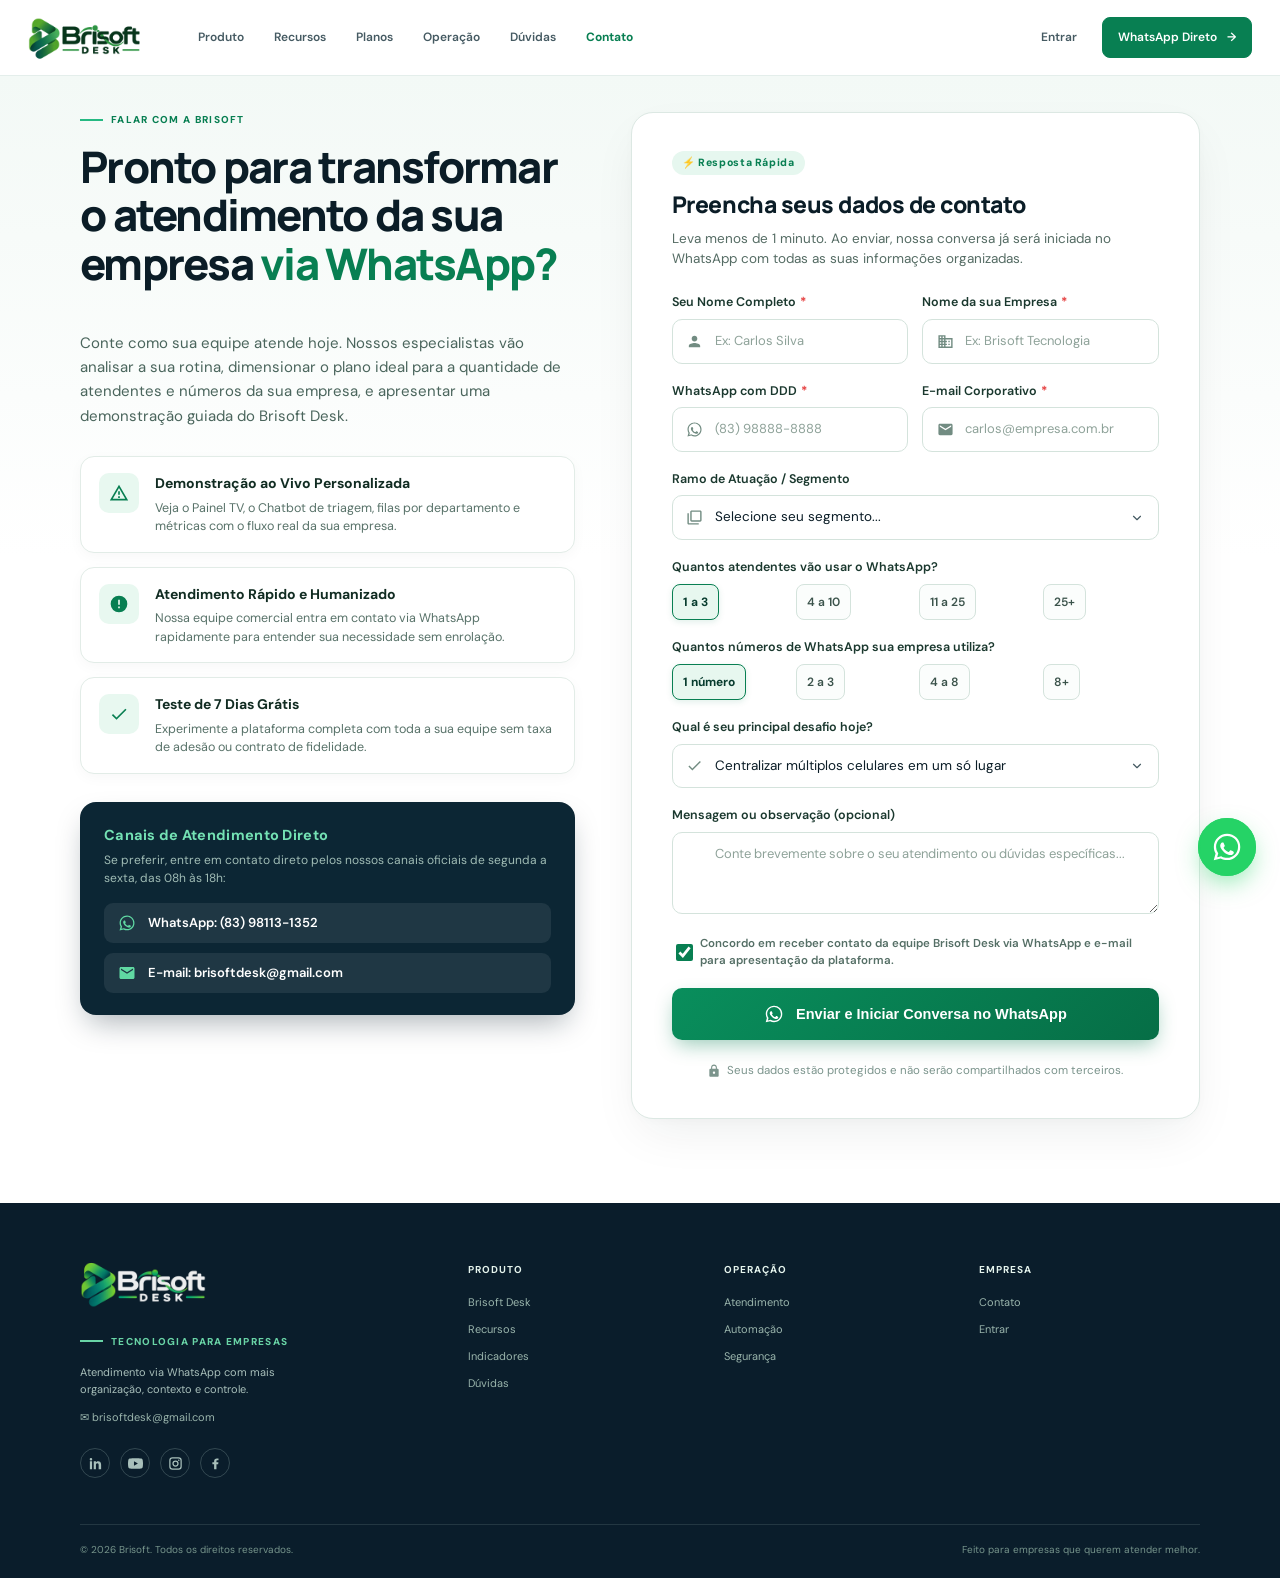
==== commit 6599b3f1: "Ajustes de interface na aba de contatos" ====
--- a/contato.html
+++ b/contato.html
@@ -136,11 +136,11 @@
                 </svg>
                 <span>WhatsApp: (83) 98113-1352</span>
               </a>
-              <a class="direct-channel-item" href="mailto:contato@brisoft.com.br">
+              <a class="direct-channel-item" href="mailto:brisoftdesk@gmail.com">
                 <svg viewBox="0 0 24 24" aria-hidden="true">
                   <path d="M20 4H4c-1.1 0-1.99.9-1.99 2L2 18c0 1.1.9 2 2 2h16c1.1 0 2-.9 2-2V6c0-1.1-.9-2-2-2zm0 4l-8 5-8-5V6l8 5 8-5v2z"/>
                 </svg>
-                <span>E-mail: contato@brisoft.com.br</span>
+                <span>E-mail: brisoftdesk@gmail.com</span>
               </a>
             </div>
           </aside>
@@ -388,7 +388,7 @@
           <p>
             Atendimento via WhatsApp com mais organização, contexto e controle.
           </p>
-          <a href="mailto:contato@brisoft.com.br">✉ contato@brisoft.com.br</a>
+          <a href="mailto:brisoftdesk@gmail.com">✉ brisoftdesk@gmail.com</a>
           <div class="social-links" aria-label="Redes sociais da Brisoft">
             <a
               href="https://www.linkedin.com/company/brisoft/"
--- a/assets/css/styles.css
+++ b/assets/css/styles.css
@@ -103,7 +103,7 @@
   text-decoration: none;
 }
 .brand img {
-  width: 132px;
+  width: 112px;
   height: auto;
   display: block;
 }
@@ -2417,7 +2417,7 @@
     padding: 0 16px;
   }
   .brand img {
-    width: 114px;
+    width: 96px;
   }
   .menu-toggle {
     display: flex;
--- a/assets/css/contact.css
+++ b/assets/css/contact.css
@@ -1,9 +1,8 @@
 /* ==========================================================================
-   Brisoft Desk - Estilos para Tela de Contato e Modal de Captação de Leads
+   Brisoft Desk - Estilos para Página Dedicada de Contato (contato.html)
    ========================================================================== */
 
 :root {
-  --modal-bg-glass: rgba(11, 29, 39, 0.72);
   --form-border: #d4e3dc;
   --form-focus: #087f52;
   --form-focus-glow: rgba(37, 185, 130, 0.22);
@@ -11,8 +10,207 @@
 }
 
 /* --------------------------------------------------------------------------
-   Estilos Globais do Formulário de Contato
+   Wrapper e Layout Geral da Página de Contato
    -------------------------------------------------------------------------- */
+.contact-page-wrapper {
+  background: linear-gradient(180deg, #f3f9f6 0%, #ffffff 480px);
+  padding: 36px 0 84px;
+  min-height: calc(100vh - 76px - 280px);
+}
+
+/* Grid de 2 Colunas */
+.contact-grid-layout {
+  display: grid;
+  grid-template-columns: 1fr 1.15fr;
+  gap: 56px;
+  align-items: start;
+}
+
+/* --------------------------------------------------------------------------
+   Coluna da Esquerda: Informações, Prova Social e Argumentos
+   -------------------------------------------------------------------------- */
+.contact-info-panel {
+  display: flex;
+  flex-direction: column;
+  gap: 28px;
+}
+
+.contact-hero-title {
+  font-size: clamp(30px, 3.4vw, 44px);
+  font-weight: 800;
+  line-height: 1.12;
+  letter-spacing: -0.04em;
+  color: #0b1d27;
+  margin: 10px 0 14px;
+}
+
+.contact-hero-title em {
+  font-style: normal;
+  color: var(--green);
+  position: relative;
+}
+
+.contact-hero-desc {
+  font-size: 15px;
+  line-height: 1.62;
+  color: #4a655c;
+  margin: 0;
+}
+
+/* Benefícios em Cards */
+.contact-benefits {
+  display: flex;
+  flex-direction: column;
+  gap: 14px;
+}
+
+.benefit-item {
+  display: flex;
+  gap: 16px;
+  align-items: flex-start;
+  padding: 16px 18px;
+  background: #ffffff;
+  border: 1px solid #e2ece7;
+  border-radius: 14px;
+  box-shadow: 0 4px 14px rgba(9, 44, 34, 0.03);
+  transition: transform 0.2s ease, border-color 0.2s ease;
+}
+
+.benefit-item:hover {
+  transform: translateX(4px);
+  border-color: #bcd9cd;
+}
+
+.benefit-icon {
+  width: 40px;
+  height: 40px;
+  border-radius: 10px;
+  background: #e8f8f0;
+  color: var(--green);
+  display: grid;
+  place-items: center;
+  flex-shrink: 0;
+}
+
+.benefit-icon svg {
+  width: 20px;
+  height: 20px;
+  fill: currentColor;
+}
+
+.benefit-content h4 {
+  margin: 0 0 4px;
+  font-size: 14px;
+  font-weight: 700;
+  color: #112c22;
+}
+
+.benefit-content p {
+  margin: 0;
+  font-size: 12.5px;
+  color: #587269;
+  line-height: 1.48;
+}
+
+/* Caixa de Canais Diretos (Dark Box) */
+.direct-channels-card {
+  padding: 22px 24px;
+  border-radius: 16px;
+  background: #0c2634;
+  color: #ffffff;
+  box-shadow: 0 14px 30px -8px rgba(10, 29, 43, 0.35);
+}
+
+.direct-channels-card h4 {
+  margin: 0 0 6px;
+  font-size: 14.5px;
+  font-weight: 700;
+  color: #74e2b4;
+  letter-spacing: 0.02em;
+}
+
+.direct-channels-card p {
+  margin: 0 0 16px;
+  font-size: 12px;
+  color: #a0bcb5;
+  line-height: 1.45;
+}
+
+.direct-channels-list {
+  display: flex;
+  flex-direction: column;
+  gap: 10px;
+}
+
+.direct-channel-item {
+  display: flex;
+  align-items: center;
+  gap: 12px;
+  color: #ffffff;
+  text-decoration: none;
+  font-size: 13px;
+  font-weight: 600;
+  padding: 10px 14px;
+  background: rgba(255, 255, 255, 0.08);
+  border-radius: 9px;
+  transition: background 0.2s, transform 0.2s;
+}
+
+.direct-channel-item:hover {
+  background: rgba(255, 255, 255, 0.16);
+  transform: translateX(3px);
+}
+
+.direct-channel-item svg {
+  width: 18px;
+  height: 18px;
+  fill: #60d9a3;
+  flex-shrink: 0;
+}
+
+/* --------------------------------------------------------------------------
+   Coluna da Direita: Formulário de Contato Completo
+   -------------------------------------------------------------------------- */
+.contact-form-container {
+  background: #ffffff;
+  border: 1px solid #dce8e3;
+  border-radius: 22px;
+  padding: 38px 40px;
+  box-shadow: 0 20px 50px -10px rgba(9, 42, 32, 0.08),
+              0 2px 10px rgba(9, 42, 32, 0.02);
+  position: relative;
+}
+
+.form-header-badge {
+  display: inline-flex;
+  align-items: center;
+  gap: 6px;
+  font-size: 10.5px;
+  font-weight: 800;
+  letter-spacing: 0.06em;
+  color: var(--green);
+  background: #e6f7ef;
+  padding: 4px 10px;
+  border-radius: 999px;
+  margin-bottom: 12px;
+}
+
+.contact-form-container h3 {
+  font-size: 23px;
+  font-weight: 800;
+  letter-spacing: -0.02em;
+  color: #0b1d27;
+  margin: 0 0 6px;
+}
+
+.contact-form-container > p {
+  font-size: 13.5px;
+  color: #556c64;
+  margin: 0 0 24px;
+  line-height: 1.5;
+}
+
+/* Formulário e Campos */
 .contact-form {
   display: flex;
   flex-direction: column;
@@ -141,7 +339,7 @@
   padding-top: 12px;
 }
 
-/* Opções em Chips / Pills para Seleções Rápidas */
+/* Chips / Pills de seleção rápida */
 .chip-grid {
   display: grid;
   grid-template-columns: repeat(auto-fit, minmax(80px, 1fr));
@@ -216,15 +414,15 @@
   line-height: 1.45;
 }
 
-/* Botão de Envio do Formulário */
+/* Botão de Envio */
 .btn-submit-lead {
   width: 100%;
   display: inline-flex;
   align-items: center;
   justify-content: center;
   gap: 12px;
-  padding: 15px 22px;
-  font-size: 14px;
+  padding: 16px 22px;
+  font-size: 14.5px;
   font-weight: 700;
   color: #ffffff;
   background: linear-gradient(135deg, #098e5c 0%, #066e46 100%);
@@ -278,7 +476,7 @@
 }
 
 .form-privacy-note {
-  font-size: 11px;
+  font-size: 11.5px;
   color: #7b948c;
   text-align: center;
   margin-top: 4px;
@@ -289,23 +487,25 @@
 }
 
 .form-privacy-note svg {
-  width: 13px;
-  height: 13px;
+  width: 14px;
+  height: 14px;
   fill: currentColor;
 }
 
-/* Estado de Sucesso */
+/* --------------------------------------------------------------------------
+   Estado de Sucesso do Formulário
+   -------------------------------------------------------------------------- */
 .form-success-card {
   display: none;
   text-align: center;
-  padding: 30px 20px;
+  padding: 24px 10px;
   animation: successScale 0.4s cubic-bezier(0.16, 1, 0.3, 1) both;
 }
 
 @keyframes successScale {
   from {
     opacity: 0;
-    transform: scale(0.94);
+    transform: scale(0.95);
   }
   to {
     opacity: 1;
@@ -314,8 +514,8 @@
 }
 
 .success-icon-wrap {
-  width: 68px;
-  height: 68px;
+  width: 72px;
+  height: 72px;
   border-radius: 50%;
   background: #e6f8ef;
   color: #087f52;
@@ -327,8 +527,8 @@
 }
 
 .success-icon-wrap svg {
-  width: 34px;
-  height: 34px;
+  width: 36px;
+  height: 36px;
   fill: none;
   stroke: currentColor;
   stroke-width: 3;
@@ -345,7 +545,7 @@
 
 .form-success-card p {
   color: #556c64;
-  font-size: 13.5px;
+  font-size: 14px;
   line-height: 1.55;
   margin: 0 auto 22px;
   max-width: 440px;
@@ -354,16 +554,16 @@
 .success-data-summary {
   background: #f4f9f6;
   border: 1px solid #dbeae2;
-  border-radius: 10px;
-  padding: 14px 18px;
+  border-radius: 12px;
+  padding: 16px 20px;
   text-align: left;
-  font-size: 12px;
+  font-size: 12.5px;
   color: #3b554b;
   margin-bottom: 22px;
 }
 
 .success-data-summary div {
-  margin-bottom: 4px;
+  margin-bottom: 5px;
 }
 .success-data-summary div:last-child {
   margin-bottom: 0;
@@ -372,7 +572,7 @@
 .success-actions {
   display: flex;
   flex-direction: column;
-  gap: 10px;
+  gap: 12px;
 }
 
 .btn-open-wa {
@@ -380,14 +580,14 @@
   align-items: center;
   justify-content: center;
   gap: 10px;
-  padding: 14px 20px;
-  font-size: 13.5px;
+  padding: 15px 22px;
+  font-size: 14px;
   font-weight: 700;
   color: #fff;
   background: #25d366;
-  border-radius: 8px;
+  border-radius: 10px;
   text-decoration: none;
-  box-shadow: 0 6px 18px rgba(37, 211, 102, 0.4);
+  box-shadow: 0 8px 20px rgba(37, 211, 102, 0.4);
   transition: transform 0.2s ease, background 0.2s ease;
 }
 
@@ -397,8 +597,8 @@
 }
 
 .btn-open-wa svg {
-  width: 20px;
-  height: 20px;
+  width: 22px;
+  height: 22px;
   fill: #fff;
 }
 
@@ -406,9 +606,9 @@
   background: transparent;
   border: 1px solid #d2e2db;
   color: #4b665c;
-  padding: 10px 16px;
+  padding: 11px 18px;
   border-radius: 8px;
-  font-size: 12px;
+  font-size: 12.5px;
   font-weight: 600;
   cursor: pointer;
   transition: all 0.2s ease;
@@ -418,359 +618,6 @@
   background: #edf5f1;
   color: #193a2e;
 }
-
-
-/* --------------------------------------------------------------------------
-   Modal Interativo na Landing Page
-   -------------------------------------------------------------------------- */
-.contact-modal-backdrop {
-  position: fixed;
-  inset: 0;
-  background: var(--modal-bg-glass);
-  backdrop-filter: blur(8px);
-  -webkit-backdrop-filter: blur(8px);
-  z-index: 1000;
-  display: flex;
-  align-items: center;
-  justify-content: center;
-  padding: 20px 16px;
-  opacity: 0;
-  visibility: hidden;
-  transition: opacity 0.3s cubic-bezier(0.16, 1, 0.3, 1), visibility 0.3s;
-}
-
-.contact-modal-backdrop.is-open {
-  opacity: 1;
-  visibility: visible;
-}
-
-.contact-modal-dialog {
-  background: #ffffff;
-  border-radius: 20px;
-  width: 100%;
-  max-width: 680px;
-  max-height: 92vh;
-  display: flex;
-  flex-direction: column;
-  overflow: hidden;
-  box-shadow: 0 25px 60px -15px rgba(3, 29, 21, 0.4),
-              0 0 0 1px rgba(220, 231, 228, 0.8);
-  transform: translateY(24px) scale(0.96);
-  transition: transform 0.35s cubic-bezier(0.16, 1, 0.3, 1);
-  position: relative;
-}
-
-.contact-modal-backdrop.is-open .contact-modal-dialog {
-  transform: translateY(0) scale(1);
-}
-
-.contact-modal-header {
-  padding: 22px 28px 16px;
-  background: linear-gradient(180deg, #f7fbf9 0%, #ffffff 100%);
-  border-bottom: 1px solid #edf4f1;
-  display: flex;
-  align-items: flex-start;
-  justify-content: space-between;
-  gap: 16px;
-  flex-shrink: 0;
-}
-
-.contact-modal-title-group .badge-lead {
-  display: inline-flex;
-  align-items: center;
-  gap: 6px;
-  font-size: 10px;
-  font-weight: 800;
-  letter-spacing: 0.08em;
-  color: var(--green);
-  background: #e4f7ed;
-  padding: 3px 8px;
-  border-radius: 999px;
-  margin-bottom: 6px;
-}
-
-.contact-modal-title-group .badge-lead::before {
-  content: "";
-  display: inline-block;
-  width: 6px;
-  height: 6px;
-  border-radius: 50%;
-  background: #25b982;
-  box-shadow: 0 0 0 2px rgba(37, 185, 130, 0.3);
-}
-
-.contact-modal-title-group h2 {
-  font-size: 20px;
-  font-weight: 800;
-  color: #0b1d27;
-  margin: 0 0 4px;
-  letter-spacing: -0.02em;
-}
-
-.contact-modal-title-group p {
-  font-size: 12.5px;
-  color: #637972;
-  margin: 0;
-}
-
-.contact-modal-close {
-  background: #f0f6f3;
-  border: none;
-  width: 34px;
-  height: 34px;
-  border-radius: 50%;
-  display: flex;
-  align-items: center;
-  justify-content: center;
-  color: #556c64;
-  cursor: pointer;
-  flex-shrink: 0;
-  transition: background 0.18s, color 0.18s, transform 0.18s;
-}
-
-.contact-modal-close:hover {
-  background: #e2ede8;
-  color: #0b1d27;
-  transform: scale(1.08);
-}
-
-.contact-modal-close svg {
-  width: 18px;
-  height: 18px;
-  fill: none;
-  stroke: currentColor;
-  stroke-width: 2.2;
-  stroke-linecap: round;
-  stroke-linejoin: round;
-}
-
-.contact-modal-body {
-  padding: 22px 28px 28px;
-  overflow-y: auto;
-  overscroll-behavior: contain;
-}
-
-.contact-modal-footer-note {
-  margin-top: 14px;
-  padding-top: 12px;
-  border-top: 1px dashed #e2ece7;
-  display: flex;
-  align-items: center;
-  justify-content: space-between;
-  font-size: 11.5px;
-  color: #6a827a;
-}
-
-.contact-modal-footer-note a {
-  color: var(--green);
-  text-decoration: underline;
-  font-weight: 600;
-}
-
-.contact-modal-footer-note a:hover {
-  color: var(--green-dark);
-}
-
-
-/* --------------------------------------------------------------------------
-   Estilos da Página Dedicada: contato.html
-   -------------------------------------------------------------------------- */
-.contact-page-wrapper {
-  background: linear-gradient(180deg, #f5fbf8 0%, #ffffff 420px);
-  padding: 44px 0 80px;
-  min-height: calc(100vh - 76px - 300px);
-}
-
-.contact-grid-layout {
-  display: grid;
-  grid-template-columns: 1fr 1.12fr;
-  gap: 54px;
-  align-items: start;
-}
-
-/* Coluna de Informações / Persuasão */
-.contact-info-panel {
-  display: flex;
-  flex-direction: column;
-  gap: 28px;
-}
-
-.contact-info-panel .eyebrow {
-  margin-bottom: 0;
-}
-
-.contact-hero-title {
-  font-size: clamp(30px, 3.2vw, 42px);
-  font-weight: 800;
-  line-height: 1.14;
-  letter-spacing: -0.04em;
-  color: #0b1d27;
-  margin: 0;
-}
-
-.contact-hero-title em {
-  font-style: normal;
-  color: var(--green);
-  position: relative;
-}
-
-.contact-hero-desc {
-  font-size: 15px;
-  line-height: 1.6;
-  color: #4b665c;
-  margin: 0;
-}
-
-/* Cards de Benefícios */
-.contact-benefits {
-  display: flex;
-  flex-direction: column;
-  gap: 14px;
-}
-
-.benefit-item {
-  display: flex;
-  gap: 14px;
-  align-items: flex-start;
-  padding: 14px 16px;
-  background: #ffffff;
-  border: 1px solid #e3ece8;
-  border-radius: 12px;
-  box-shadow: 0 4px 12px rgba(9, 44, 34, 0.03);
-  transition: transform 0.2s ease, border-color 0.2s ease;
-}
-
-.benefit-item:hover {
-  transform: translateX(4px);
-  border-color: #bedacf;
-}
-
-.benefit-icon {
-  width: 36px;
-  height: 36px;
-  border-radius: 10px;
-  background: #eaf8f1;
-  color: var(--green);
-  display: grid;
-  place-items: center;
-  flex-shrink: 0;
-}
-
-.benefit-icon svg {
-  width: 19px;
-  height: 19px;
-  fill: currentColor;
-}
-
-.benefit-content h4 {
-  margin: 0 0 3px;
-  font-size: 13.5px;
-  font-weight: 700;
-  color: #122c22;
-}
-
-.benefit-content p {
-  margin: 0;
-  font-size: 12px;
-  color: #5d756d;
-  line-height: 1.45;
-}
-
-/* Caixa de Contato Direto */
-.direct-channels-card {
-  padding: 20px 22px;
-  border-radius: 14px;
-  background: #0d2836;
-  color: #ffffff;
-  box-shadow: 0 12px 28px -6px rgba(10, 29, 43, 0.35);
-}
-
-.direct-channels-card h4 {
-  margin: 0 0 6px;
-  font-size: 14px;
-  font-weight: 700;
-  color: #7ce2b8;
-  letter-spacing: 0.02em;
-}
-
-.direct-channels-card p {
-  margin: 0 0 16px;
-  font-size: 12px;
-  color: #a4beba;
-  line-height: 1.45;
-}
-
-.direct-channels-list {
-  display: flex;
-  flex-direction: column;
-  gap: 10px;
-}
-
-.direct-channel-item {
-  display: flex;
-  align-items: center;
-  gap: 12px;
-  color: #ffffff;
-  text-decoration: none;
-  font-size: 12.5px;
-  font-weight: 600;
-  padding: 8px 12px;
-  background: rgba(255, 255, 255, 0.08);
-  border-radius: 8px;
-  transition: background 0.2s, transform 0.2s;
-}
-
-.direct-channel-item:hover {
-  background: rgba(255, 255, 255, 0.16);
-  transform: translateX(3px);
-}
-
-.direct-channel-item svg {
-  width: 17px;
-  height: 17px;
-  fill: #69d4a6;
-  flex-shrink: 0;
-}
-
-/* Coluna do Formulário na Página */
-.contact-form-container {
-  background: #ffffff;
-  border: 1px solid #dce8e3;
-  border-radius: 20px;
-  padding: 34px 36px;
-  box-shadow: 0 18px 45px -8px rgba(9, 42, 32, 0.08),
-              0 2px 8px rgba(9, 42, 32, 0.03);
-  position: relative;
-}
-
-.form-header-badge {
-  display: inline-flex;
-  align-items: center;
-  gap: 6px;
-  font-size: 10.5px;
-  font-weight: 800;
-  letter-spacing: 0.06em;
-  color: var(--green);
-  background: #e6f7ef;
-  padding: 4px 10px;
-  border-radius: 999px;
-  margin-bottom: 12px;
-}
-
-.contact-form-container h3 {
-  font-size: 22px;
-  font-weight: 800;
-  letter-spacing: -0.02em;
-  color: #0b1d27;
-  margin: 0 0 6px;
-}
-
-.contact-form-container > p {
-  font-size: 13px;
-  color: #556c64;
-  margin: 0 0 24px;
-}
-
 
 /* --------------------------------------------------------------------------
    Responsividade
@@ -778,15 +625,15 @@
 @media (max-width: 960px) {
   .contact-grid-layout {
     grid-template-columns: 1fr;
-    gap: 38px;
+    gap: 40px;
   }
 
   .contact-page-wrapper {
-    padding: 30px 0 60px;
+    padding: 24px 0 60px;
   }
 
   .contact-form-container {
-    padding: 26px 22px;
+    padding: 28px 24px;
   }
 }
 
@@ -796,16 +643,13 @@
     gap: 14px;
   }
 
-  .contact-modal-header {
-    padding: 18px 20px 14px;
-  }
-
-  .contact-modal-body {
-    padding: 18px 20px 24px;
-  }
-
-  .contact-modal-title-group h2 {
-    font-size: 18px;
+  .contact-form-container {
+    padding: 24px 18px;
+    border-radius: 16px;
+  }
+
+  .contact-form-container h3 {
+    font-size: 20px;
   }
 
   .chip-grid {
@@ -813,7 +657,7 @@
   }
 
   .btn-submit-lead {
-    font-size: 13.5px;
+    font-size: 14px;
     padding: 14px 18px;
   }
 }
